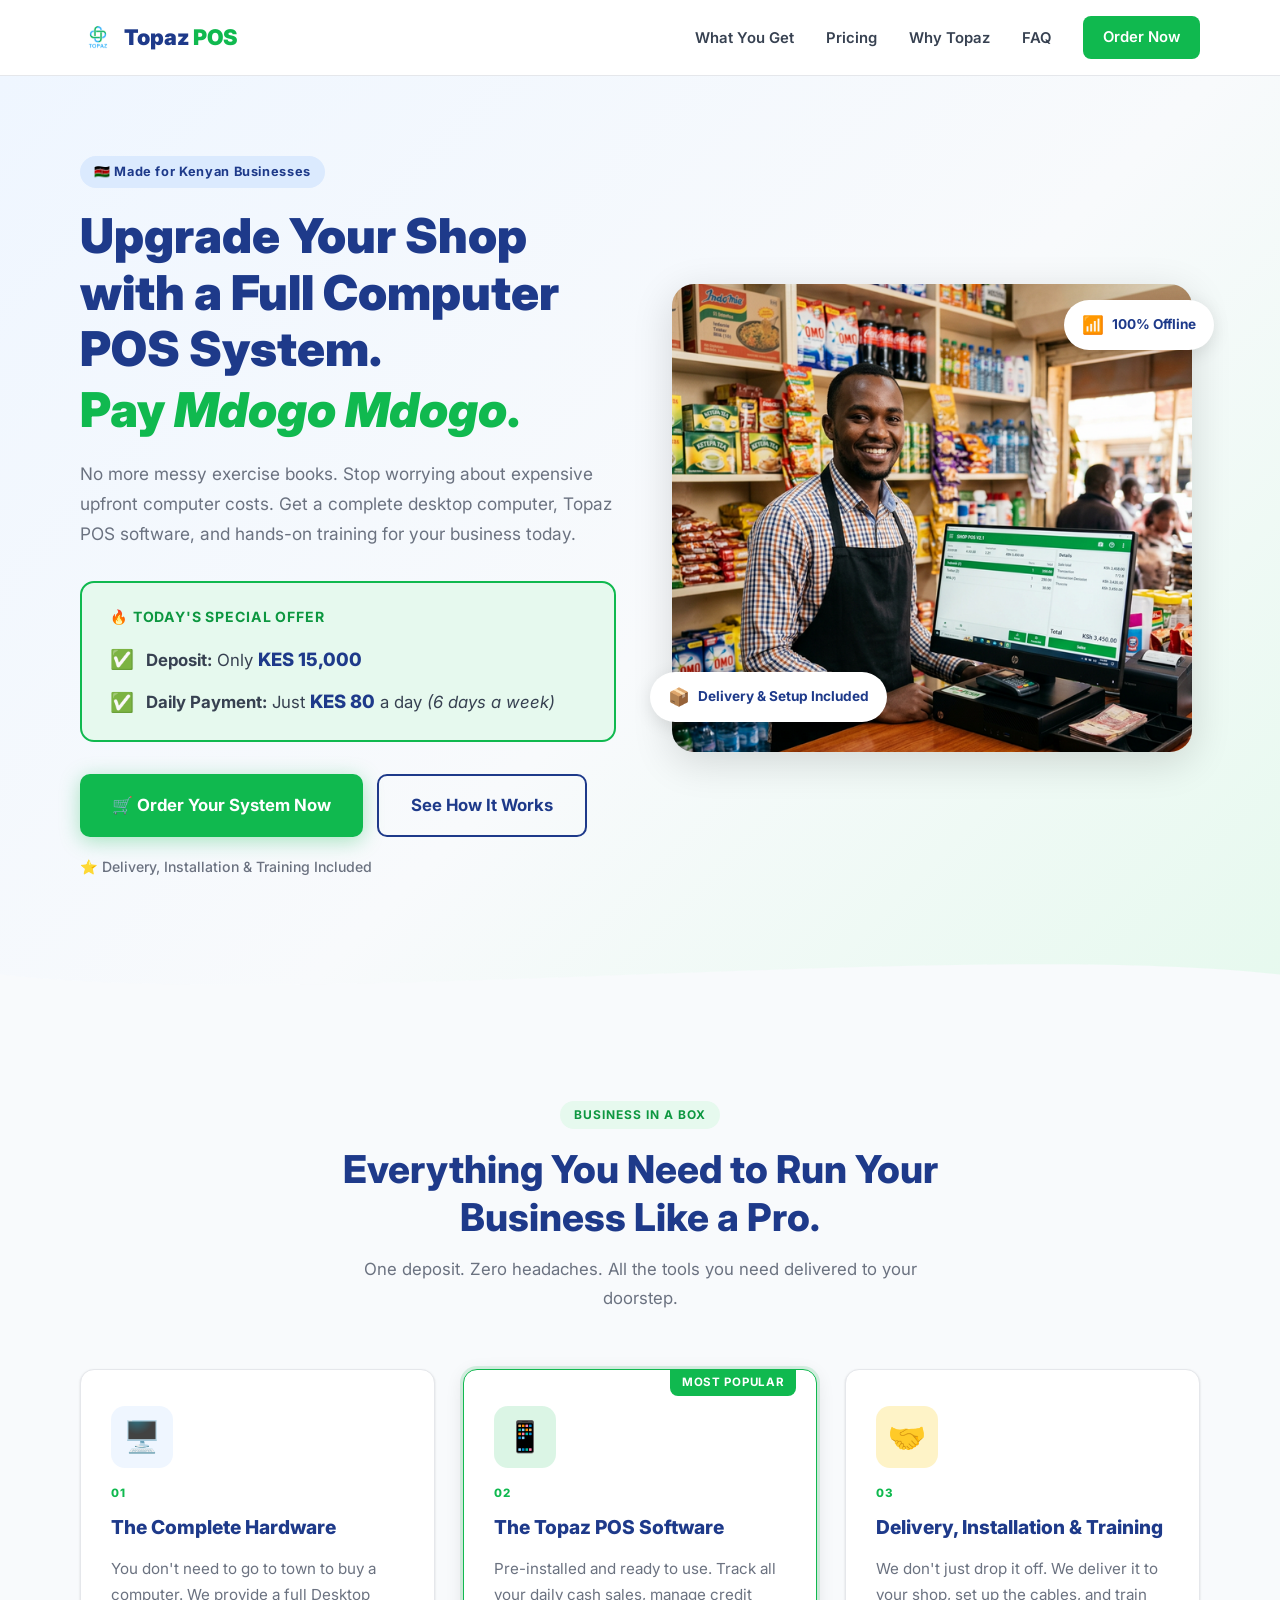
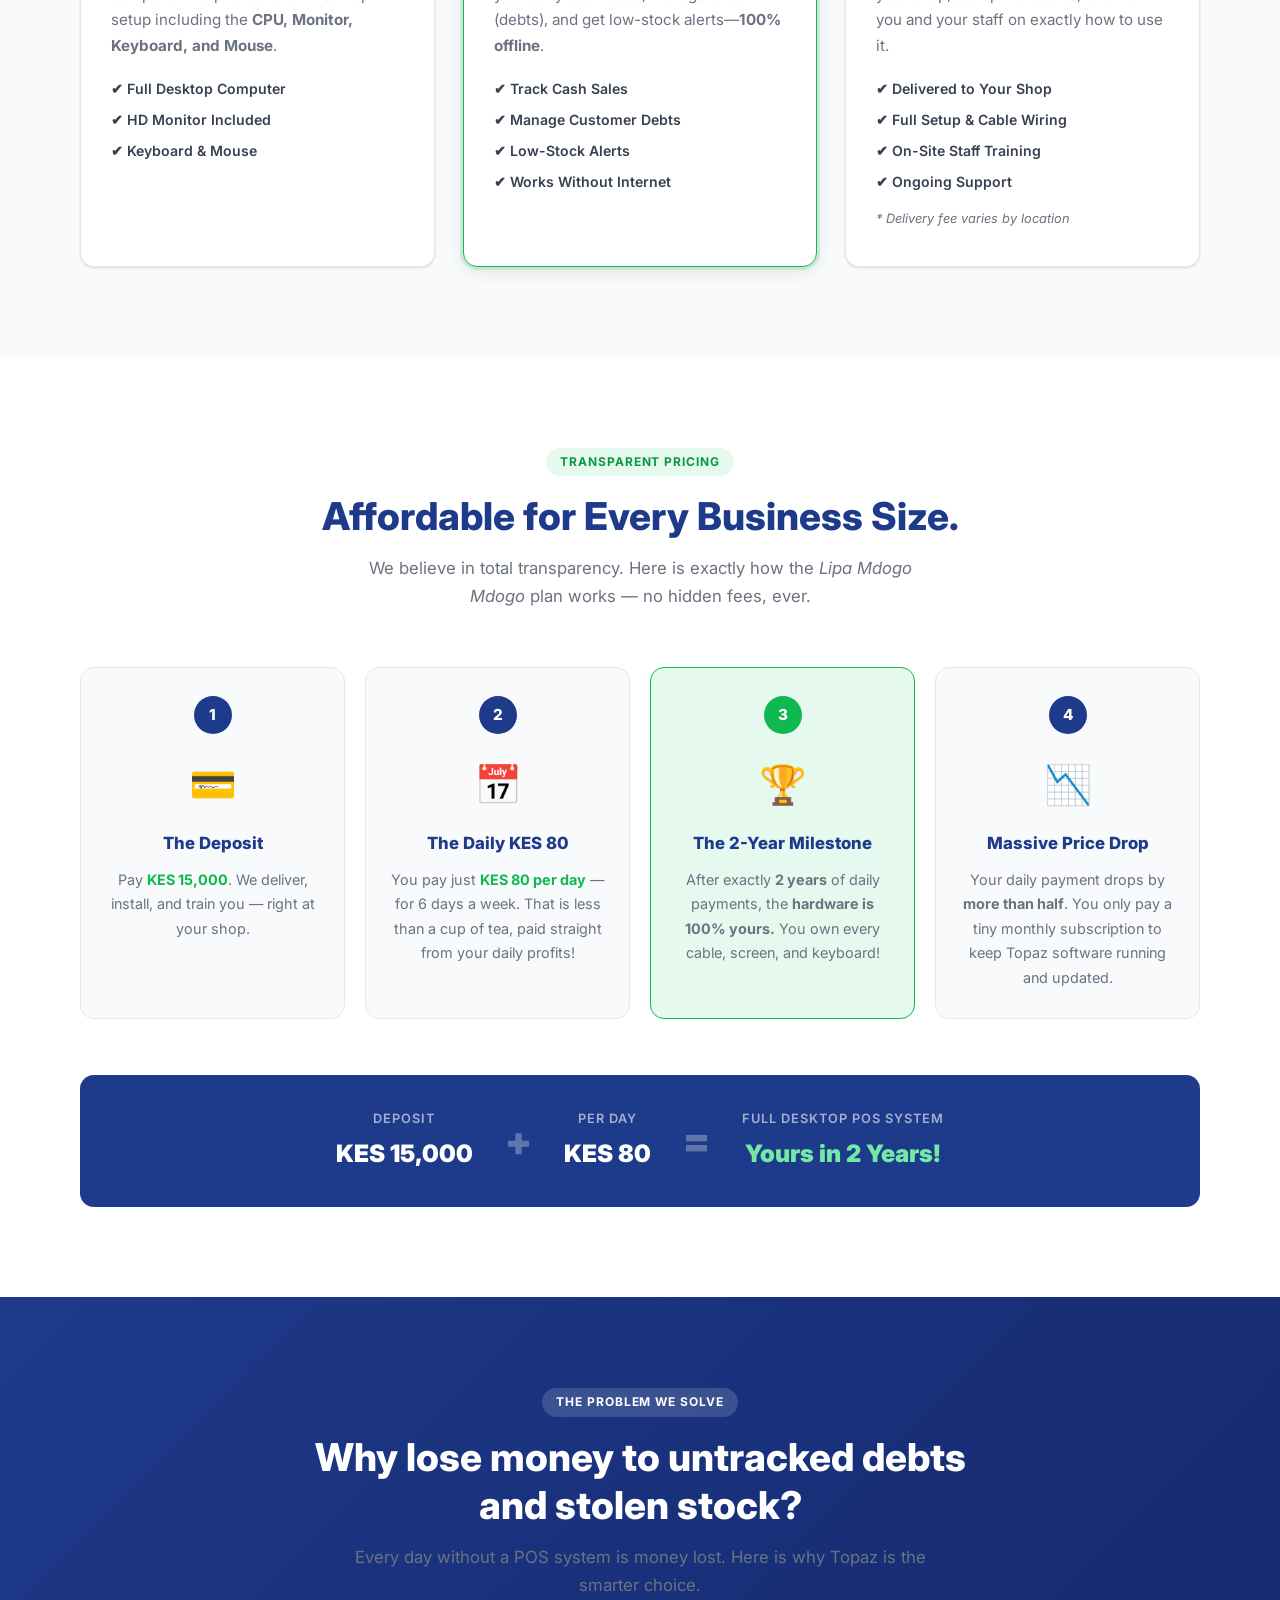
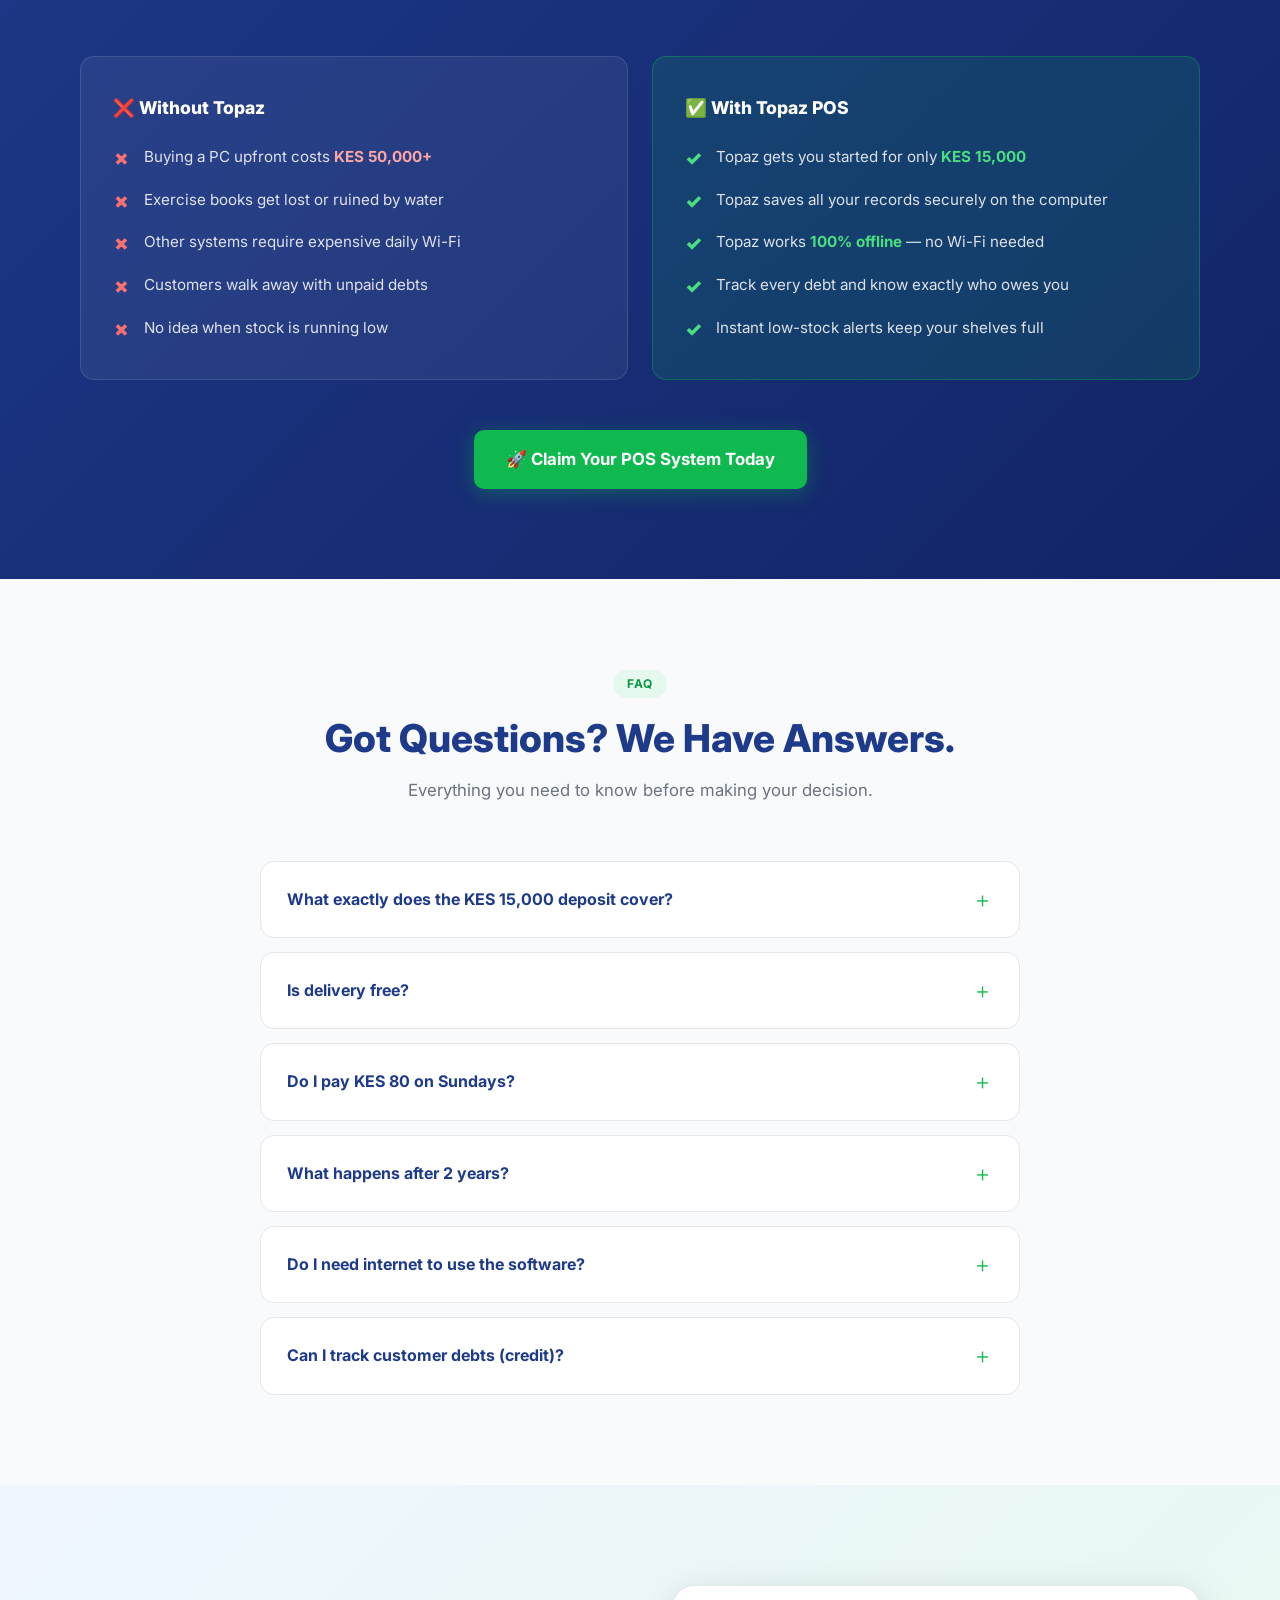
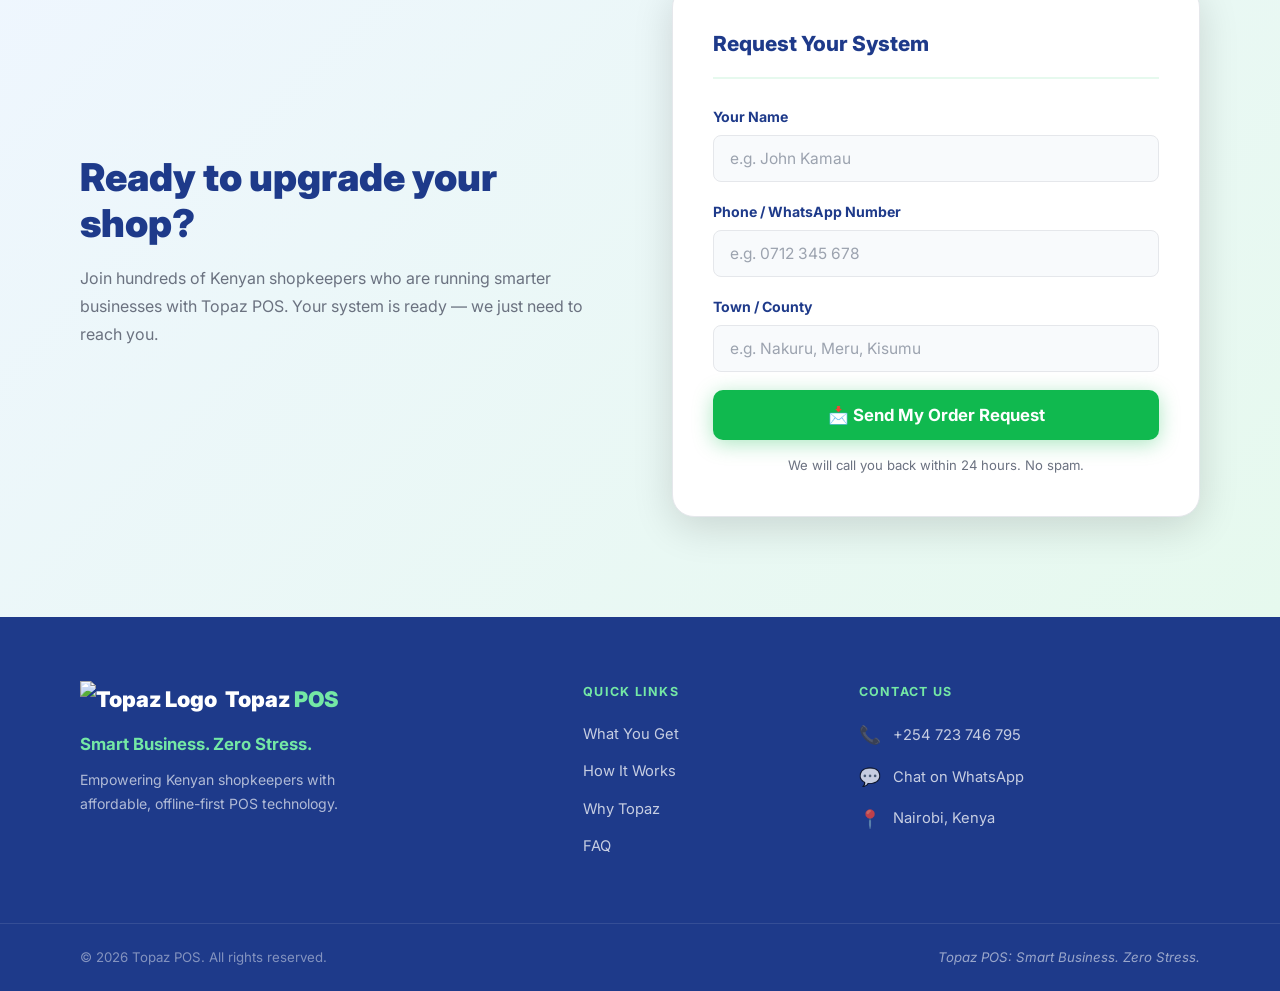
==== index.html @ bf9fb0a7 "created a POS landing page" ====
<!DOCTYPE html>
<html lang="en">

<head>
  <meta charset="UTF-8" />
  <meta name="viewport" content="width=device-width, initial-scale=1.0" />
  <meta name="description"
    content="Topaz POS — Get a full desktop computer POS system for your Kenyan shop. Pay Mdogo Mdogo from just KES 15,000 deposit and KES 80 per day. Track sales, manage debts, and run your business like a pro — 100% offline." />
  <meta name="keywords"
    content="POS Kenya, point of sale Kenya, shop computer Kenya, lipa mdogo mdogo, duka software, Topaz POS, business software Kenya" />
  <meta name="author" content="Topaz POS" />

  <!-- Open Graph / Social -->
  <meta property="og:type" content="website" />
  <meta property="og:title" content="Topaz POS — Smart Business. Zero Stress." />
  <meta property="og:description"
    content="Get a full desktop POS system for your shop. Only KES 15,000 deposit. Pay KES 80/day. 100% offline. Delivery & training included." />
  <meta property="og:image" content="hero.png" />

  <title>Topaz POS — Smart Business. Zero Stress.</title>
  <link rel="icon"
    href="data:image/svg+xml,<svg xmlns=%22http://www.w3.org/2000/svg%22 viewBox=%220 0 100 100%22><text y=%22.9em%22 font-size=%2290%22>💎</text></svg>">
  <link rel="preconnect" href="https://fonts.googleapis.com" />
  <link rel="preconnect" href="https://fonts.gstatic.com" crossorigin />
  <link href="https://fonts.googleapis.com/css2?family=Inter:wght@400;500;600;700;800;900&display=swap"
    rel="stylesheet" />
  <link rel="stylesheet" href="styles.css" />
</head>

<body>

  <!-- ===== NAVIGATION ===== -->
  <header class="navbar">
    <div class="container nav-inner">
      <a href="#" class="logo" aria-label="Topaz POS Home">
        <img src="images/icon.png" alt="Topaz Logo" class="logo-img" style="height: 36px; width: auto;" />
        <span class="logo-text">Topaz <span class="logo-pos">POS</span></span>
      </a>
      <nav aria-label="Main navigation">
        <ul class="nav-links">
          <li><a href="#what-you-get">What You Get</a></li>
          <li><a href="#pricing">Pricing</a></li>
          <li><a href="#why-topaz">Why Topaz</a></li>
          <li><a href="#faq">FAQ</a></li>
          <li><a href="#contact" class="btn btn-nav">Order Now</a></li>
        </ul>
      </nav>
      <button class="hamburger" aria-label="Open menu" aria-expanded="false" id="hamburger">
        <span></span><span></span><span></span>
      </button>
    </div>
    <!-- Mobile drawer -->
    <nav class="mobile-nav" id="mobile-nav" aria-label="Mobile navigation">
      <ul>
        <li><a href="#what-you-get" class="mobile-link">What You Get</a></li>
        <li><a href="#pricing" class="mobile-link">Pricing</a></li>
        <li><a href="#why-topaz" class="mobile-link">Why Topaz</a></li>
        <li><a href="#faq" class="mobile-link">FAQ</a></li>
        <li><a href="#contact" class="mobile-link btn btn-green-full">Order Now</a></li>
      </ul>
    </nav>
  </header>

  <main>

    <!-- ===== SECTION 1: HERO ===== -->
    <section class="hero" id="home" aria-label="Hero section">
      <div class="container hero-inner">

        <!-- Left: Text content -->
        <div class="hero-content">
          <span class="badge">🇰🇪 Made for Kenyan Businesses</span>
          <h1 class="hero-title">
            Upgrade Your Shop with a Full Computer POS System.
            <span class="highlight-green">Pay&nbsp;<em>Mdogo Mdogo</em>.</span>
          </h1>
          <p class="hero-sub">
            No more messy exercise books. Stop worrying about expensive upfront computer costs. Get a complete desktop
            computer, Topaz POS software, and hands-on training for your business today.
          </p>

          <!-- Offer Box -->
          <div class="offer-box" aria-label="Special offer details">
            <p class="offer-title">🔥 Today's Special Offer</p>
            <ul class="offer-list">
              <li>
                <span class="check">✅</span>
                <span><strong>Deposit:</strong> Only <strong class="price">KES 15,000</strong></span>
              </li>
              <li>
                <span class="check">✅</span>
                <span><strong>Daily Payment:</strong> Just <strong class="price">KES 80</strong> a day <em>(6 days a
                    week)</em></span>
              </li>
            </ul>
          </div>

          <div class="hero-cta-group">
            <a href="#contact" class="btn btn-green btn-lg" id="hero-cta">
              🛒 Order Your System Now
            </a>
            <a href="#pricing" class="btn btn-outline btn-lg">See How It Works</a>
          </div>

          <p class="trust-note">⭐ Delivery, Installation &amp; Training Included</p>
        </div>

        <!-- Right: Hero Image -->
        <div class="hero-image-wrap" aria-hidden="true">
          <!-- IMAGE PLACEHOLDER: Replace src="hero.png" with actual photo -->
          <div class="hero-img-container">
            <img src="hero.png" alt="Happy Kenyan shopkeeper with Topaz POS desktop computer" class="hero-img"
              width="580" height="520" loading="eager"
              onerror="this.style.display='none'; this.nextElementSibling.style.display='flex';" />
            <div class="img-placeholder" style="display:none;">
              <span>🖥️</span>
              <p>Hero Photo</p>
              <small>Shopkeeper + POS Monitor</small>
            </div>
          </div>
          <!-- Floating badges -->
          <div class="float-badge badge-top-right">
            <span class="badge-icon">📶</span>
            <span>100% Offline</span>
          </div>
          <div class="float-badge badge-bottom-left">
            <span class="badge-icon">📦</span>
            <span>Delivery &amp; Setup Included</span>
          </div>
        </div>

      </div>

      <!-- Wave divider -->
      <div class="wave" aria-hidden="true">
        <svg viewBox="0 0 1440 80" xmlns="http://www.w3.org/2000/svg" preserveAspectRatio="none">
          <path d="M0,40 C360,80 1080,0 1440,40 L1440,80 L0,80 Z" fill="#F8FAFC" />
        </svg>
      </div>
    </section>

    <!-- ===== SECTION 2: WHAT YOU GET ===== -->
    <section class="section bg-light" id="what-you-get" aria-labelledby="wyg-title">
      <div class="container">
        <div class="section-header">
          <span class="section-tag">Business in a Box</span>
          <h2 id="wyg-title" class="section-title">Everything You Need to Run Your Business Like a Pro.</h2>
          <p class="section-sub">One deposit. Zero headaches. All the tools you need delivered to your doorstep.</p>
        </div>

        <div class="cards-grid">

          <article class="card" aria-label="Complete Hardware">
            <div class="card-icon-wrap" style="background: #EFF6FF;">
              <span class="card-icon">🖥️</span>
            </div>
            <div class="card-number">01</div>
            <h3 class="card-title">The Complete Hardware</h3>
            <p class="card-body">
              You don't need to go to town to buy a computer. We provide a full Desktop setup including the <strong>CPU,
                Monitor, Keyboard, and Mouse</strong>.
            </p>
            <ul class="card-features">
              <li>✔ Full Desktop Computer</li>
              <li>✔ HD Monitor Included</li>
              <li>✔ Keyboard &amp; Mouse</li>
            </ul>
          </article>

          <article class="card card-featured" aria-label="Topaz POS Software">
            <div class="featured-ribbon">Most Popular</div>
            <div class="card-icon-wrap" style="background: rgba(16,185,79,0.15);">
              <span class="card-icon">📱</span>
            </div>
            <div class="card-number">02</div>
            <h3 class="card-title">The Topaz POS Software</h3>
            <p class="card-body">
              Pre-installed and ready to use. Track all your daily cash sales, manage credit (debts), and get low-stock
              alerts—<strong>100% offline</strong>.
            </p>
            <ul class="card-features">
              <li>✔ Track Cash Sales</li>
              <li>✔ Manage Customer Debts</li>
              <li>✔ Low-Stock Alerts</li>
              <li>✔ Works Without Internet</li>
            </ul>
          </article>

          <article class="card" aria-label="Delivery, Installation and Training">
            <div class="card-icon-wrap" style="background: #FEF3C7;">
              <span class="card-icon">🤝</span>
            </div>
            <div class="card-number">03</div>
            <h3 class="card-title">Delivery, Installation &amp; Training</h3>
            <p class="card-body">
              We don't just drop it off. We deliver it to your shop, set up the cables, and train you and your staff on
              exactly how to use it.
            </p>
            <ul class="card-features">
              <li>✔ Delivered to Your Shop</li>
              <li>✔ Full Setup &amp; Cable Wiring</li>
              <li>✔ On-Site Staff Training</li>
              <li>✔ Ongoing Support</li>
            </ul>
            <p class="card-note">* Delivery fee varies by location</p>
          </article>

        </div><!-- / cards-grid -->
      </div>
    </section>

    <!-- ===== SECTION 3: PRICING / HOW IT WORKS ===== -->
    <section class="section bg-white" id="pricing" aria-labelledby="pricing-title">
      <div class="container">
        <div class="section-header">
          <span class="section-tag">Transparent Pricing</span>
          <h2 id="pricing-title" class="section-title">Affordable for Every Business Size.</h2>
          <p class="section-sub">We believe in total transparency. Here is exactly how the <em>Lipa Mdogo Mdogo</em>
            plan works — no hidden fees, ever.</p>
        </div>

        <div class="steps-wrap">

          <div class="step-connector" aria-hidden="true"></div>

          <div class="steps-grid">

            <article class="step-card" aria-label="Step 1">
              <div class="step-num">1</div>
              <div class="step-content">
                <div class="step-icon">💳</div>
                <h3 class="step-title">The Deposit</h3>
                <p class="step-body">Pay <strong class="green-text">KES 15,000</strong>. We deliver, install, and train
                  you — right at your shop.</p>
              </div>
            </article>

            <article class="step-card" aria-label="Step 2">
              <div class="step-num">2</div>
              <div class="step-content">
                <div class="step-icon">📅</div>
                <h3 class="step-title">The Daily KES 80</h3>
                <p class="step-body">You pay just <strong class="green-text">KES 80 per day</strong> — for 6 days a
                  week. That is less than a cup of tea, paid straight from your daily profits!</p>
              </div>
            </article>

            <article class="step-card step-card-highlight" aria-label="Step 3 - 2 Year Milestone">
              <div class="step-num step-num-green">3</div>
              <div class="step-content">
                <div class="step-icon">🏆</div>
                <h3 class="step-title">The 2-Year Milestone</h3>
                <p class="step-body">After exactly <strong>2 years</strong> of daily payments, the <strong>hardware is
                    100% yours.</strong> You own every cable, screen, and keyboard!</p>
              </div>
            </article>

            <article class="step-card" aria-label="Step 4">
              <div class="step-num">4</div>
              <div class="step-content">
                <div class="step-icon">📉</div>
                <h3 class="step-title">Massive Price Drop</h3>
                <p class="step-body">Your daily payment drops by <strong>more than half</strong>. You only pay a tiny
                  monthly subscription to keep Topaz software running and updated.</p>
              </div>
            </article>

          </div><!-- / steps-grid -->
        </div>

        <!-- Quick math box -->
        <div class="math-box" aria-label="Cost breakdown summary">
          <div class="math-item">
            <span class="math-label">Deposit</span>
            <span class="math-value">KES 15,000</span>
          </div>
          <div class="math-divider" aria-hidden="true">+</div>
          <div class="math-item">
            <span class="math-label">Per Day</span>
            <span class="math-value">KES 80</span>
          </div>
          <div class="math-divider" aria-hidden="true">=</div>
          <div class="math-item math-item-highlight">
            <span class="math-label">Full Desktop POS System</span>
            <span class="math-value green-text">Yours in 2 Years!</span>
          </div>
        </div>

      </div>
    </section>

    <!-- ===== SECTION 4: WHY TOPAZ ===== -->
    <section class="section why-section" id="why-topaz" aria-labelledby="why-title">
      <div class="container">
        <div class="section-header">
          <span class="section-tag section-tag-white">The Problem We Solve</span>
          <h2 id="why-title" class="section-title white-text">Why lose money to untracked debts and stolen stock?</h2>
          <p class="section-sub white-text-muted">Every day without a POS system is money lost. Here is why Topaz is the
            smarter choice.</p>
        </div>

        <div class="compare-grid">

          <div class="compare-col compare-col-bad" aria-label="Without Topaz">
            <h3 class="compare-heading">❌ Without Topaz</h3>
            <ul class="compare-list">
              <li class="compare-item compare-bad">
                <span class="compare-x">✗</span>
                <span>Buying a PC upfront costs <strong>KES 50,000+</strong></span>
              </li>
              <li class="compare-item compare-bad">
                <span class="compare-x">✗</span>
                <span>Exercise books get lost or ruined by water</span>
              </li>
              <li class="compare-item compare-bad">
                <span class="compare-x">✗</span>
                <span>Other systems require expensive daily Wi-Fi</span>
              </li>
              <li class="compare-item compare-bad">
                <span class="compare-x">✗</span>
                <span>Customers walk away with unpaid debts</span>
              </li>
              <li class="compare-item compare-bad">
                <span class="compare-x">✗</span>
                <span>No idea when stock is running low</span>
              </li>
            </ul>
          </div>

          <div class="compare-col compare-col-good" aria-label="With Topaz POS">
            <h3 class="compare-heading">✅ With Topaz POS</h3>
            <ul class="compare-list">
              <li class="compare-item compare-good">
                <span class="compare-check">✓</span>
                <span>Topaz gets you started for only <strong>KES 15,000</strong></span>
              </li>
              <li class="compare-item compare-good">
                <span class="compare-check">✓</span>
                <span>Topaz saves all your records securely on the computer</span>
              </li>
              <li class="compare-item compare-good">
                <span class="compare-check">✓</span>
                <span>Topaz works <strong>100% offline</strong> — no Wi-Fi needed</span>
              </li>
              <li class="compare-item compare-good">
                <span class="compare-check">✓</span>
                <span>Track every debt and know exactly who owes you</span>
              </li>
              <li class="compare-item compare-good">
                <span class="compare-check">✓</span>
                <span>Instant low-stock alerts keep your shelves full</span>
              </li>
            </ul>
          </div>

        </div><!-- / compare-grid -->

        <div class="why-cta">
          <a href="#contact" class="btn btn-green btn-lg" id="why-cta">
            🚀 Claim Your POS System Today
          </a>
        </div>

      </div>
    </section>

    <!-- ===== SECTION 5: FAQ ===== -->
    <section class="section bg-light" id="faq" aria-labelledby="faq-title">
      <div class="container">
        <div class="section-header">
          <span class="section-tag">FAQ</span>
          <h2 id="faq-title" class="section-title">Got Questions? We Have Answers.</h2>
          <p class="section-sub">Everything you need to know before making your decision.</p>
        </div>

        <div class="faq-list" role="list">

          <details class="faq-item" role="listitem">
            <summary class="faq-question">
              <span>What exactly does the KES 15,000 deposit cover?</span>
              <span class="faq-icon" aria-hidden="true">＋</span>
            </summary>
            <div class="faq-answer">
              <p>It secures your full desktop computer hardware, the Topaz POS software license, and the
                installation/training at your shop. You get everything in one go — no surprise extra costs.</p>
            </div>
          </details>

          <details class="faq-item" role="listitem">
            <summary class="faq-question">
              <span>Is delivery free?</span>
              <span class="faq-icon" aria-hidden="true">＋</span>
            </summary>
            <div class="faq-answer">
              <p>Delivery is arranged directly to your business. A small delivery fee applies depending on your exact
                location/county. Contact us for a quote specific to your area.</p>
            </div>
          </details>

          <details class="faq-item" role="listitem">
            <summary class="faq-question">
              <span>Do I pay KES 80 on Sundays?</span>
              <span class="faq-icon" aria-hidden="true">＋</span>
            </summary>
            <div class="faq-answer">
              <p>No! The payment is structured for <strong>6 days a week</strong>, giving you a well-deserved day of
                rest. Sunday is your free day.</p>
            </div>
          </details>

          <details class="faq-item" role="listitem">
            <summary class="faq-question">
              <span>What happens after 2 years?</span>
              <span class="faq-icon" aria-hidden="true">＋</span>
            </summary>
            <div class="faq-answer">
              <p>The computer becomes your <strong>permanent property</strong>! Your payments will drop drastically,
                leaving only a small fee to maintain the software and keep it updated.</p>
            </div>
          </details>

          <details class="faq-item" role="listitem">
            <summary class="faq-question">
              <span>Do I need internet to use the software?</span>
              <span class="faq-icon" aria-hidden="true">＋</span>
            </summary>
            <div class="faq-answer">
              <p>Not at all! Topaz POS is designed to work <strong>100% offline</strong>. Your sales, debts, and
                inventory are all stored securely on the computer in your shop — no data bundles required.</p>
            </div>
          </details>

          <details class="faq-item" role="listitem">
            <summary class="faq-question">
              <span>Can I track customer debts (credit)?</span>
              <span class="faq-icon" aria-hidden="true">＋</span>
            </summary>
            <div class="faq-answer">
              <p>Yes! The Topaz POS software has a built-in <strong>credit/debt management system</strong>. You can
                record who owes what, track payments, and always know your outstanding balances — no exercise book
                needed.</p>
            </div>
          </details>

        </div><!-- / faq-list -->
      </div>
    </section>

    <!-- ===== CONTACT / ORDER CTA ===== -->
    <section class="section cta-section" id="contact" aria-labelledby="cta-title">
      <div class="container cta-inner">
        <div class="cta-text">
          <h2 id="cta-title" class="cta-title">Ready to upgrade your shop?</h2>
          <p class="cta-sub">Join hundreds of Kenyan shopkeepers who are running smarter businesses with Topaz POS. Your
            system is ready — we just need to reach you.</p>
        </div>
        <div class="cta-box">
          <h3 class="cta-box-title">Request Your System</h3>
          <form class="cta-form" action="#" method="POST" aria-label="Order form">
            <div class="form-field">
              <label for="owner-name">Your Name</label>
              <input type="text" id="owner-name" name="owner_name" placeholder="e.g. John Kamau" required
                autocomplete="name" />
            </div>
            <div class="form-field">
              <label for="phone">Phone / WhatsApp Number</label>
              <input type="tel" id="phone" name="phone" placeholder="e.g. 0712 345 678" required autocomplete="tel" />
            </div>
            <div class="form-field">
              <label for="location">Town / County</label>
              <input type="text" id="location" name="location" placeholder="e.g. Nakuru, Meru, Kisumu" required />
            </div>
            <button type="submit" class="btn btn-green btn-full btn-lg">
              📩 Send My Order Request
            </button>
            <p class="form-note">We will call you back within 24 hours. No spam.</p>
          </form>
        </div>
      </div>
    </section>

  </main>

  <!-- ===== FOOTER ===== -->
  <footer class="footer" id="footer" aria-label="Site footer">
    <div class="container footer-inner">

      <div class="footer-brand">
        <a href="#home" class="logo logo-white" aria-label="Topaz POS Home">
          <img src="icon.png" alt="Topaz Logo" class="logo-img" style="height: 36px; width: auto;" />
          <span class="logo-text">Topaz <span class="logo-pos">POS</span></span>
        </a>
        <p class="footer-tagline">Smart Business. Zero Stress.</p>
        <p class="footer-desc">Empowering Kenyan shopkeepers with affordable, offline-first POS technology.</p>
      </div>

      <div class="footer-links">
        <h4 class="footer-heading">Quick Links</h4>
        <ul>
          <li><a href="#what-you-get">What You Get</a></li>
          <li><a href="#pricing">How It Works</a></li>
          <li><a href="#why-topaz">Why Topaz</a></li>
          <li><a href="#faq">FAQ</a></li>
        </ul>
      </div>

      <div class="footer-contact">
        <h4 class="footer-heading">Contact Us</h4>
        <ul class="footer-contact-list">
          <li>
            <span class="contact-icon">📞</span>
            <a href="tel:+254723746795">+254 723 746 795</a>
          </li>
          <li>
            <span class="contact-icon">💬</span>
            <a href="https://wa.me/254723746795" target="_blank" rel="noopener noreferrer">Chat on WhatsApp</a>
          </li>
          <li>
            <span class="contact-icon">📍</span>
            <span>Nairobi, Kenya</span>
          </li>
        </ul>
      </div>

    </div>

    <div class="footer-bottom">
      <div class="container footer-bottom-inner">
        <p>&copy; <span id="year"></span> Topaz POS. All rights reserved.</p>
        <p class="footer-motto">Topaz POS: Smart Business. Zero Stress.</p>
      </div>
    </div>
  </footer>

  <script>
    // Auto year
    document.getElementById('year').textContent = new Date().getFullYear();

    // Hamburger menu toggle
    const hamburger = document.getElementById('hamburger');
    const mobileNav = document.getElementById('mobile-nav');
    hamburger.addEventListener('click', () => {
      const open = hamburger.getAttribute('aria-expanded') === 'true';
      hamburger.setAttribute('aria-expanded', String(!open));
      hamburger.classList.toggle('open');
      mobileNav.classList.toggle('mobile-nav-open');
    });

    // Close mobile nav on link click
    document.querySelectorAll('.mobile-link').forEach(link => {
      link.addEventListener('click', () => {
        hamburger.setAttribute('aria-expanded', 'false');
        hamburger.classList.remove('open');
        mobileNav.classList.remove('mobile-nav-open');
      });
    });

    // FAQ icon toggle
    document.querySelectorAll('.faq-item').forEach(item => {
      item.addEventListener('toggle', () => {
        const icon = item.querySelector('.faq-icon');
        icon.textContent = item.open ? '－' : '＋';
      });
    });

    // Sticky navbar shadow on scroll
    const navbar = document.querySelector('.navbar');
    window.addEventListener('scroll', () => {
      navbar.classList.toggle('navbar-scrolled', window.scrollY > 20);
    });

    // Intersection Observer for fade-in animations
    const observer = new IntersectionObserver((entries) => {
      entries.forEach(entry => {
        if (entry.isIntersecting) {
          entry.target.classList.add('visible');
        }
      });
    }, { threshold: 0.12 });

    document.querySelectorAll('.card, .step-card, .compare-col, .faq-item, .cta-box').forEach(el => {
      el.classList.add('fade-in');
      observer.observe(el);
    });

    // WhatsApp Form Submission
    const orderForm = document.querySelector('.cta-form');
    if (orderForm) {
      orderForm.addEventListener('submit', (e) => {
        e.preventDefault();
        const name = document.getElementById('owner-name').value;
        const phone = document.getElementById('phone').value;
        const location = document.getElementById('location').value;

        const message = `Hello, I would like to request a Topaz POS system.\n\nName: ${name}\nPhone: ${phone}\nLocation: ${location}`;
        const whatsappUrl = `https://wa.me/254723746795?text=${encodeURIComponent(message)}`;
        window.open(whatsappUrl, '_blank');
      });
    }
  </script>

</body>

</html>
---- styles.css ----
/* ========================================================
   TOPAZ POS — Landing Page Styles
   Color Palette:
     --green:  #10B94F  (Topaz Green — action)
     --navy:   #1E3A8A  (Trust Navy  — headings)
     --light:  #F8FAFC  (Background light)
     --white:  #FFFFFF
     --text:   #374151  (Body text dark grey)
     --muted:  #6B7280  (Subtle text)
======================================================== */

/* ── RESET & BASE ─────────────────────────────────────── */
*, *::before, *::after { box-sizing: border-box; margin: 0; padding: 0; }

html {
  scroll-behavior: smooth;
  font-size: 16px;
  -webkit-text-size-adjust: 100%;
}

body {
  font-family: 'Inter', Arial, Helvetica, sans-serif;
  background-color: #F8FAFC;
  color: #374151;
  line-height: 1.7;
  overflow-x: hidden;
}

img { max-width: 100%; height: auto; display: block; }
a   { text-decoration: none; color: inherit; transition: color .2s; }
ul  { list-style: none; }
button { font-family: inherit; cursor: pointer; border: none; }

/* ── CSS VARIABLES ────────────────────────────────────── */
:root {
  --green:        #10B94F;
  --green-dark:   #0d9740;
  --green-light:  #e6f9ee;
  --navy:         #1E3A8A;
  --navy-dark:    #16296b;
  --light:        #F8FAFC;
  --white:        #FFFFFF;
  --text:         #374151;
  --muted:        #6B7280;
  --border:       #E5E7EB;
  --radius-sm:    8px;
  --radius-md:    14px;
  --radius-lg:    22px;
  --shadow-sm:    0 1px 3px rgba(0,0,0,.08), 0 1px 2px rgba(0,0,0,.05);
  --shadow-md:    0 4px 18px rgba(0,0,0,.10);
  --shadow-lg:    0 10px 40px rgba(0,0,0,.14);
  --transition:   .25s ease;
}

/* ── UTILITIES ────────────────────────────────────────── */
.container {
  max-width: 1160px;
  margin-inline: auto;
  padding-inline: 20px;
}

.green-text   { color: var(--green); }
.white-text   { color: var(--white); }
.white-text-muted { color: rgba(255,255,255,.8); }

.section { padding-block: 90px; }
.bg-light { background-color: var(--light); }
.bg-white { background-color: var(--white); }

/* Section Header */
.section-header { text-align: center; margin-bottom: 56px; }
.section-tag {
  display: inline-block;
  background: var(--green-light);
  color: var(--green-dark);
  font-size: .75rem;
  font-weight: 700;
  text-transform: uppercase;
  letter-spacing: .08em;
  padding: 4px 14px;
  border-radius: 99px;
  margin-bottom: 16px;
}
.section-tag-white {
  background: rgba(255,255,255,.15);
  color: #fff;
}
.section-title {
  font-size: clamp(1.7rem, 3vw, 2.5rem);
  font-weight: 800;
  color: var(--navy);
  line-height: 1.25;
  max-width: 680px;
  margin-inline: auto;
  margin-bottom: 14px;
}
.section-sub {
  font-size: 1.05rem;
  color: var(--muted);
  max-width: 580px;
  margin-inline: auto;
}

/* ── BUTTONS ──────────────────────────────────────────── */
.btn {
  display: inline-flex;
  align-items: center;
  justify-content: center;
  gap: 8px;
  font-weight: 700;
  font-size: .95rem;
  border-radius: var(--radius-sm);
  padding: 12px 24px;
  transition: transform var(--transition), box-shadow var(--transition), background var(--transition);
  white-space: nowrap;
}
.btn:hover { transform: translateY(-2px); }
.btn:active { transform: translateY(0); }

.btn-green {
  background: var(--green);
  color: #fff;
  box-shadow: 0 4px 20px rgba(16,185,79,.35);
}
.btn-green:hover {
  background: var(--green-dark);
  box-shadow: 0 6px 28px rgba(16,185,79,.45);
}
.btn-outline {
  background: transparent;
  color: var(--navy);
  border: 2px solid var(--navy);
}
.btn-outline:hover { background: var(--navy); color: #fff; }

.btn-nav {
  background: var(--green);
  color: #fff !important;
  padding: 9px 20px;
  border-radius: var(--radius-sm);
  font-size: .88rem;
}
.btn-nav:hover { background: var(--green-dark); }

.btn-lg { padding: 15px 32px; font-size: 1.05rem; border-radius: 10px; }
.btn-full { width: 100%; }
.btn-green-full {
  display: block;
  background: var(--green);
  color: #fff;
  text-align: center;
  border-radius: var(--radius-sm);
  padding: 13px 20px;
  font-weight: 700;
  font-size: 1rem;
}

/* ── NAVBAR ───────────────────────────────────────────── */
.navbar {
  position: sticky;
  top: 0;
  z-index: 100;
  background: var(--white);
  border-bottom: 1px solid var(--border);
  transition: box-shadow .3s;
}
.navbar-scrolled { box-shadow: 0 2px 20px rgba(0,0,0,.1); }

.nav-inner {
  display: flex;
  align-items: center;
  justify-content: space-between;
  padding-block: 16px;
}

/* Logo */
.logo {
  display: flex;
  align-items: center;
  gap: 8px;
  font-weight: 900;
  font-size: 1.35rem;
  color: var(--navy);
}
.logo-icon { font-size: 1.5rem; }
.logo-pos  { color: var(--green); }
.logo-white { color: #fff; }
.logo-white .logo-pos { color: #74e8a5; }

.nav-links {
  display: flex;
  align-items: center;
  gap: 32px;
}
.nav-links a {
  font-size: .93rem;
  font-weight: 600;
  color: var(--text);
  position: relative;
}
.nav-links a:not(.btn-nav)::after {
  content: '';
  position: absolute;
  bottom: -3px; left: 0;
  width: 0; height: 2px;
  background: var(--green);
  transition: width .25s;
}
.nav-links a:not(.btn-nav):hover::after { width: 100%; }
.nav-links a:not(.btn-nav):hover { color: var(--navy); }

/* Hamburger */
.hamburger {
  display: none;
  flex-direction: column;
  gap: 5px;
  background: none;
  padding: 4px;
}
.hamburger span {
  display: block;
  width: 24px; height: 2px;
  background: var(--navy);
  border-radius: 2px;
  transition: all .3s;
}
.hamburger.open span:nth-child(1) { transform: translateY(7px) rotate(45deg); }
.hamburger.open span:nth-child(2) { opacity: 0; }
.hamburger.open span:nth-child(3) { transform: translateY(-7px) rotate(-45deg); }

/* Mobile Nav */
.mobile-nav {
  display: none;
  background: var(--white);
  border-top: 1px solid var(--border);
  padding: 16px 20px 24px;
}
.mobile-nav.mobile-nav-open { display: block; }
.mobile-nav ul { display: flex; flex-direction: column; gap: 12px; }
.mobile-nav a { font-size: 1rem; font-weight: 600; color: var(--text); }

/* ── SECTION 1: HERO ──────────────────────────────────── */
.hero {
  background: linear-gradient(135deg, #EFF6FF 0%, #F8FAFC 55%, #e6f9ee 100%);
  padding-top: 80px;
  padding-bottom: 0;
  overflow: hidden;
  position: relative;
}

.hero-inner {
  display: grid;
  grid-template-columns: 1fr 1fr;
  align-items: center;
  gap: 48px;
  padding-bottom: 60px;
}

.hero-content { max-width: 580px; }

.badge {
  display: inline-block;
  background: #DBEAFE;
  color: var(--navy);
  font-size: .8rem;
  font-weight: 700;
  letter-spacing: .05em;
  padding: 5px 14px;
  border-radius: 99px;
  margin-bottom: 20px;
}

.hero-title {
  font-size: clamp(2rem, 4vw, 3rem);
  font-weight: 900;
  color: var(--navy);
  line-height: 1.18;
  margin-bottom: 20px;
}
.highlight-green { color: var(--green); display: block; margin-top: 4px; }
.highlight-green em { font-style: italic; }

.hero-sub {
  font-size: 1.08rem;
  color: var(--muted);
  margin-bottom: 32px;
  line-height: 1.75;
}

/* Offer Box */
.offer-box {
  background: var(--green-light);
  border: 2px solid var(--green);
  border-radius: var(--radius-md);
  padding: 22px 28px;
  margin-bottom: 32px;
}
.offer-title {
  font-size: .88rem;
  font-weight: 700;
  text-transform: uppercase;
  letter-spacing: .06em;
  color: var(--green-dark);
  margin-bottom: 14px;
}
.offer-list { display: flex; flex-direction: column; gap: 10px; }
.offer-list li {
  display: flex;
  align-items: center;
  gap: 12px;
  font-size: 1.05rem;
  color: var(--text);
}
.check { font-size: 1.2rem; flex-shrink: 0; }
.price { color: var(--navy); font-size: 1.15rem; font-weight: 800; }

.hero-cta-group {
  display: flex;
  flex-wrap: wrap;
  gap: 14px;
  margin-bottom: 18px;
}

.trust-note {
  font-size: .88rem;
  color: var(--muted);
  font-weight: 500;
}

/* Hero Image */
.hero-image-wrap {
  position: relative;
  display: flex;
  align-items: center;
  justify-content: center;
}
.hero-img-container {
  position: relative;
  border-radius: var(--radius-lg);
  overflow: hidden;
  box-shadow: var(--shadow-lg);
  width: 100%;
  max-width: 520px;
  aspect-ratio: 1/0.9;
  background: #e2e8f0;
}
.hero-img {
  width: 100%;
  height: 100%;
  object-fit: cover;
  object-position: top center;
  display: block;
}
.img-placeholder {
  width: 100%; height: 100%;
  display: flex;
  flex-direction: column;
  align-items: center;
  justify-content: center;
  gap: 8px;
  background: linear-gradient(135deg, #CBD5E1, #E2E8F0);
  color: #64748B;
}
.img-placeholder span { font-size: 4rem; }
.img-placeholder p { font-weight: 700; font-size: 1.1rem; }
.img-placeholder small { font-size: .85rem; }

/* Floating Badges */
.float-badge {
  position: absolute;
  background: var(--white);
  border-radius: 50px;
  padding: 10px 18px;
  display: flex;
  align-items: center;
  gap: 8px;
  font-size: .85rem;
  font-weight: 700;
  color: var(--navy);
  box-shadow: var(--shadow-md);
  animation: float 3s ease-in-out infinite;
  white-space: nowrap;
}
.badge-icon { font-size: 1.1rem; }
.badge-top-right  { top: 16px; right: -14px; animation-delay: 0s; }
.badge-bottom-left { bottom: 30px; left: -14px; animation-delay: 1.5s; }

@keyframes float {
  0%, 100% { transform: translateY(0); }
  50%       { transform: translateY(-8px); }
}

/* Wave divider */
.wave { line-height: 0; }
.wave svg { display: block; width: 100%; }

/* ── SECTION 2: WHAT YOU GET ──────────────────────────── */
.cards-grid {
  display: grid;
  grid-template-columns: repeat(3, 1fr);
  gap: 28px;
}

.card {
  background: var(--white);
  border-radius: var(--radius-md);
  padding: 36px 30px;
  border: 1px solid var(--border);
  box-shadow: var(--shadow-sm);
  position: relative;
  transition: transform var(--transition), box-shadow var(--transition);
}
.card:hover {
  transform: translateY(-6px);
  box-shadow: var(--shadow-lg);
}
.card-featured {
  border-color: var(--green);
  box-shadow: 0 0 0 3px rgba(16,185,79,.15), var(--shadow-md);
}
.card-featured:hover {
  box-shadow: 0 0 0 3px rgba(16,185,79,.25), var(--shadow-lg);
}

.featured-ribbon {
  position: absolute;
  top: -1px; right: 20px;
  background: var(--green);
  color: #fff;
  font-size: .72rem;
  font-weight: 700;
  text-transform: uppercase;
  letter-spacing: .06em;
  padding: 4px 12px;
  border-radius: 0 0 8px 8px;
}

.card-icon-wrap {
  width: 62px; height: 62px;
  border-radius: 14px;
  display: flex; align-items: center; justify-content: center;
  margin-bottom: 16px;
}
.card-icon { font-size: 1.9rem; }

.card-number {
  font-size: .72rem;
  font-weight: 800;
  color: var(--green);
  letter-spacing: .1em;
  text-transform: uppercase;
  margin-bottom: 8px;
}

.card-title {
  font-size: 1.2rem;
  font-weight: 800;
  color: var(--navy);
  margin-bottom: 12px;
}

.card-body {
  font-size: .95rem;
  color: var(--muted);
  line-height: 1.7;
  margin-bottom: 18px;
}

.card-features {
  display: flex;
  flex-direction: column;
  gap: 7px;
}
.card-features li {
  font-size: .88rem;
  color: var(--text);
  font-weight: 600;
}

.card-note {
  margin-top: 14px;
  font-size: .8rem;
  color: var(--muted);
  font-style: italic;
}

/* ── SECTION 3: PRICING / HOW IT WORKS ───────────────── */
.steps-wrap { position: relative; margin-bottom: 56px; }

.steps-grid {
  display: grid;
  grid-template-columns: repeat(4, 1fr);
  gap: 20px;
}

.step-card {
  background: var(--light);
  border-radius: var(--radius-md);
  border: 1px solid var(--border);
  padding: 28px 22px;
  text-align: center;
  transition: transform var(--transition), box-shadow var(--transition);
  position: relative;
}
.step-card:hover { transform: translateY(-5px); box-shadow: var(--shadow-md); }

.step-card-highlight {
  background: var(--green-light);
  border-color: var(--green);
}

.step-num {
  width: 38px; height: 38px;
  border-radius: 50%;
  background: var(--navy);
  color: #fff;
  font-size: .95rem;
  font-weight: 800;
  display: flex; align-items: center; justify-content: center;
  margin: 0 auto 18px;
}
.step-num-green { background: var(--green); }

.step-icon { font-size: 2.4rem; margin-bottom: 12px; }

.step-title {
  font-size: 1.05rem;
  font-weight: 800;
  color: var(--navy);
  margin-bottom: 10px;
}

.step-body {
  font-size: .9rem;
  color: var(--muted);
  line-height: 1.7;
}

/* Math Box */
.math-box {
  background: var(--navy);
  color: #fff;
  border-radius: var(--radius-md);
  padding: 32px 40px;
  display: flex;
  align-items: center;
  justify-content: center;
  gap: 32px;
  flex-wrap: wrap;
}
.math-item { text-align: center; }
.math-label { display: block; font-size: .8rem; font-weight: 600; text-transform: uppercase; letter-spacing: .08em; color: rgba(255,255,255,.6); margin-bottom: 4px; }
.math-value { display: block; font-size: 1.5rem; font-weight: 900; color: #fff; }
.math-item-highlight .math-value { color: #74e8a5; }
.math-divider { font-size: 2.5rem; font-weight: 900; color: rgba(255,255,255,.3); }

/* ── SECTION 4: WHY TOPAZ ─────────────────────────────── */
.why-section {
  background: linear-gradient(135deg, var(--navy) 0%, #122466 100%);
}
.why-section .section-title { color: var(--white); }

.compare-grid {
  display: grid;
  grid-template-columns: 1fr 1fr;
  gap: 24px;
  margin-bottom: 50px;
}

.compare-col {
  border-radius: var(--radius-md);
  padding: 36px 32px;
}
.compare-col-bad  { background: rgba(255,255,255,.06); border: 1px solid rgba(255,255,255,.12); }
.compare-col-good { background: rgba(16,185,79,.14);   border: 1px solid rgba(16,185,79,.35); }

.compare-heading {
  font-size: 1.1rem;
  font-weight: 800;
  color: #fff;
  margin-bottom: 22px;
}

.compare-list { display: flex; flex-direction: column; gap: 16px; }

.compare-item {
  display: flex;
  align-items: flex-start;
  gap: 14px;
  font-size: .95rem;
  color: rgba(255,255,255,.85);
  line-height: 1.6;
}

.compare-x     { color: #F87171; font-size: 1.2rem; font-weight: 900; flex-shrink: 0; line-height: 1.4; }
.compare-check { color: #4ADE80; font-size: 1.2rem; font-weight: 900; flex-shrink: 0; line-height: 1.4; }
.compare-good strong { color: #4ADE80; }
.compare-bad  strong { color: #FCA5A5; }

.why-cta { text-align: center; }

/* ── SECTION 5: FAQ ───────────────────────────────────── */
.faq-list { max-width: 760px; margin-inline: auto; display: flex; flex-direction: column; gap: 14px; }

.faq-item {
  background: var(--white);
  border: 1px solid var(--border);
  border-radius: var(--radius-md);
  overflow: hidden;
  transition: box-shadow var(--transition);
}
.faq-item[open] { box-shadow: var(--shadow-md); border-color: var(--green); }

.faq-question {
  display: flex;
  align-items: center;
  justify-content: space-between;
  gap: 16px;
  cursor: pointer;
  padding: 20px 26px;
  font-size: 1rem;
  font-weight: 700;
  color: var(--navy);
  list-style: none;
  user-select: none;
  transition: background var(--transition);
}
.faq-question::-webkit-details-marker { display: none; }
.faq-question:hover { background: var(--light); }
.faq-item[open] .faq-question { color: var(--green); }

.faq-icon {
  font-size: 1.3rem;
  font-weight: 400;
  color: var(--green);
  flex-shrink: 0;
  transition: transform .25s;
}

.faq-answer {
  padding: 0 26px 22px;
  font-size: .97rem;
  color: var(--muted);
  line-height: 1.75;
  border-top: 1px solid var(--border);
  padding-top: 16px;
}
.faq-answer strong { color: var(--text); }

/* ── CONTACT / ORDER CTA ──────────────────────────────── */
.cta-section {
  background: linear-gradient(135deg, #EFF6FF 0%, #e6f9ee 100%);
  padding-block: 100px;
}

.cta-inner {
  display: grid;
  grid-template-columns: 1fr 1fr;
  gap: 64px;
  align-items: center;
}

.cta-title {
  font-size: clamp(1.8rem, 3vw, 2.6rem);
  font-weight: 900;
  color: var(--navy);
  line-height: 1.2;
  margin-bottom: 18px;
}
.cta-sub { font-size: 1rem; color: var(--muted); line-height: 1.75; }

/* Form */
.cta-box {
  background: var(--white);
  border-radius: var(--radius-lg);
  padding: 40px;
  box-shadow: var(--shadow-lg);
  border: 1px solid var(--border);
}
.cta-box-title {
  font-size: 1.3rem;
  font-weight: 800;
  color: var(--navy);
  margin-bottom: 26px;
  padding-bottom: 16px;
  border-bottom: 2px solid var(--green-light);
}
.cta-form { display: flex; flex-direction: column; gap: 18px; }

.form-field { display: flex; flex-direction: column; gap: 6px; }
.form-field label {
  font-size: .88rem;
  font-weight: 700;
  color: var(--navy);
}
.form-field input {
  padding: 13px 16px;
  border: 1.5px solid var(--border);
  border-radius: var(--radius-sm);
  font-family: inherit;
  font-size: .97rem;
  color: var(--text);
  transition: border-color .2s, box-shadow .2s;
  outline: none;
  background: var(--light);
}
.form-field input:focus {
  border-color: var(--green);
  box-shadow: 0 0 0 3px rgba(16,185,79,.15);
  background: var(--white);
}
.form-field input::placeholder { color: #9CA3AF; }

.form-note {
  text-align: center;
  font-size: .82rem;
  color: var(--muted);
  margin-top: -4px;
}

/* ── FOOTER ───────────────────────────────────────────── */
.footer {
  background: var(--navy);
  color: rgba(255,255,255,.85);
}

.footer-inner {
  display: grid;
  grid-template-columns: 2fr 1fr 1.5fr;
  gap: 48px;
  padding-block: 64px;
}

.footer-tagline {
  font-size: 1.05rem;
  font-weight: 700;
  color: #74e8a5;
  margin-top: 12px;
  margin-bottom: 10px;
}
.footer-desc { font-size: .88rem; line-height: 1.7; color: rgba(255,255,255,.65); max-width: 280px; }

.footer-heading {
  font-size: .78rem;
  font-weight: 700;
  text-transform: uppercase;
  letter-spacing: .1em;
  color: #74e8a5;
  margin-bottom: 18px;
}

.footer-links ul { display: flex; flex-direction: column; gap: 10px; }
.footer-links a { font-size: .92rem; color: rgba(255,255,255,.75); transition: color .2s; }
.footer-links a:hover { color: #fff; }

.footer-contact-list { display: flex; flex-direction: column; gap: 12px; }
.footer-contact-list li {
  display: flex;
  align-items: center;
  gap: 12px;
  font-size: .92rem;
  color: rgba(255,255,255,.75);
}
.contact-icon { font-size: 1.1rem; flex-shrink: 0; }
.footer-contact-list a { color: rgba(255,255,255,.75); }
.footer-contact-list a:hover { color: #fff; }

.footer-bottom { border-top: 1px solid rgba(255,255,255,.1); }
.footer-bottom-inner {
  display: flex;
  align-items: center;
  justify-content: space-between;
  flex-wrap: wrap;
  gap: 10px;
  padding-block: 22px;
  font-size: .83rem;
  color: rgba(255,255,255,.45);
}
.footer-motto { font-style: italic; color: rgba(255,255,255,.55); }

/* ── SCROLL ANIMATIONS ────────────────────────────────── */
.fade-in {
  opacity: 0;
  transform: translateY(28px);
  transition: opacity .55s ease, transform .55s ease;
}
.fade-in.visible {
  opacity: 1;
  transform: translateY(0);
}

/* Staggered delay for grid children */
.cards-grid .card:nth-child(2)    { transition-delay: .12s; }
.cards-grid .card:nth-child(3)    { transition-delay: .24s; }
.steps-grid .step-card:nth-child(2) { transition-delay: .10s; }
.steps-grid .step-card:nth-child(3) { transition-delay: .20s; }
.steps-grid .step-card:nth-child(4) { transition-delay: .30s; }
.compare-col:nth-child(2) { transition-delay: .15s; }

/* ── RESPONSIVE — TABLET (≤960px) ────────────────────── */
@media (max-width: 960px) {

  .nav-links { display: none; }
  .hamburger { display: flex; }

  .hero-inner {
    grid-template-columns: 1fr;
    text-align: center;
    padding-bottom: 40px;
  }
  .hero-content { max-width: 100%; }
  .hero-cta-group { justify-content: center; }
  .offer-list li { justify-content: center; }

  .hero-image-wrap {
    order: -1;
    max-width: 460px;
    margin-inline: auto;
  }
  .badge-top-right  { right: 0; }
  .badge-bottom-left { left: 0; }

  .cards-grid { grid-template-columns: 1fr; max-width: 420px; margin-inline: auto; }

  .steps-grid { grid-template-columns: 1fr 1fr; }

  .compare-grid { grid-template-columns: 1fr; }

  .cta-inner { grid-template-columns: 1fr; gap: 40px; }
  .cta-text  { text-align: center; }

  .footer-inner { grid-template-columns: 1fr 1fr; }
  .footer-brand { grid-column: 1 / -1; }
}

/* ── RESPONSIVE — MOBILE (≤600px) ────────────────────── */
@media (max-width: 600px) {
  .section { padding-block: 64px; }

  .hero { padding-top: 40px; }

  .hero-title { font-size: 1.75rem; }
  .hero-sub   { font-size: .97rem; }
  .hero-image-wrap { max-width: 320px; }

  .float-badge { display: none; }

  .offer-box { padding: 18px 20px; }

  .steps-grid { grid-template-columns: 1fr; }
  .step-connector { display: none; }

  .math-box {
    flex-direction: column;
    gap: 18px;
    padding: 28px 24px;
  }
  .math-divider { font-size: 1.6rem; }

  .cta-box { padding: 28px 22px; }

  .footer-inner {
    grid-template-columns: 1fr;
    gap: 36px;
    padding-block: 48px;
  }

  .footer-bottom-inner { flex-direction: column; text-align: center; gap: 6px; }

  .cards-grid { max-width: 100%; }
}

/* ── PRINT ────────────────────────────────────────────── */
@media print {
  .navbar, .hamburger, .mobile-nav, .float-badge, .wave { display: none; }
  .hero { background: none; }
  .footer { background: var(--navy) !important; -webkit-print-color-adjust: exact; }
}
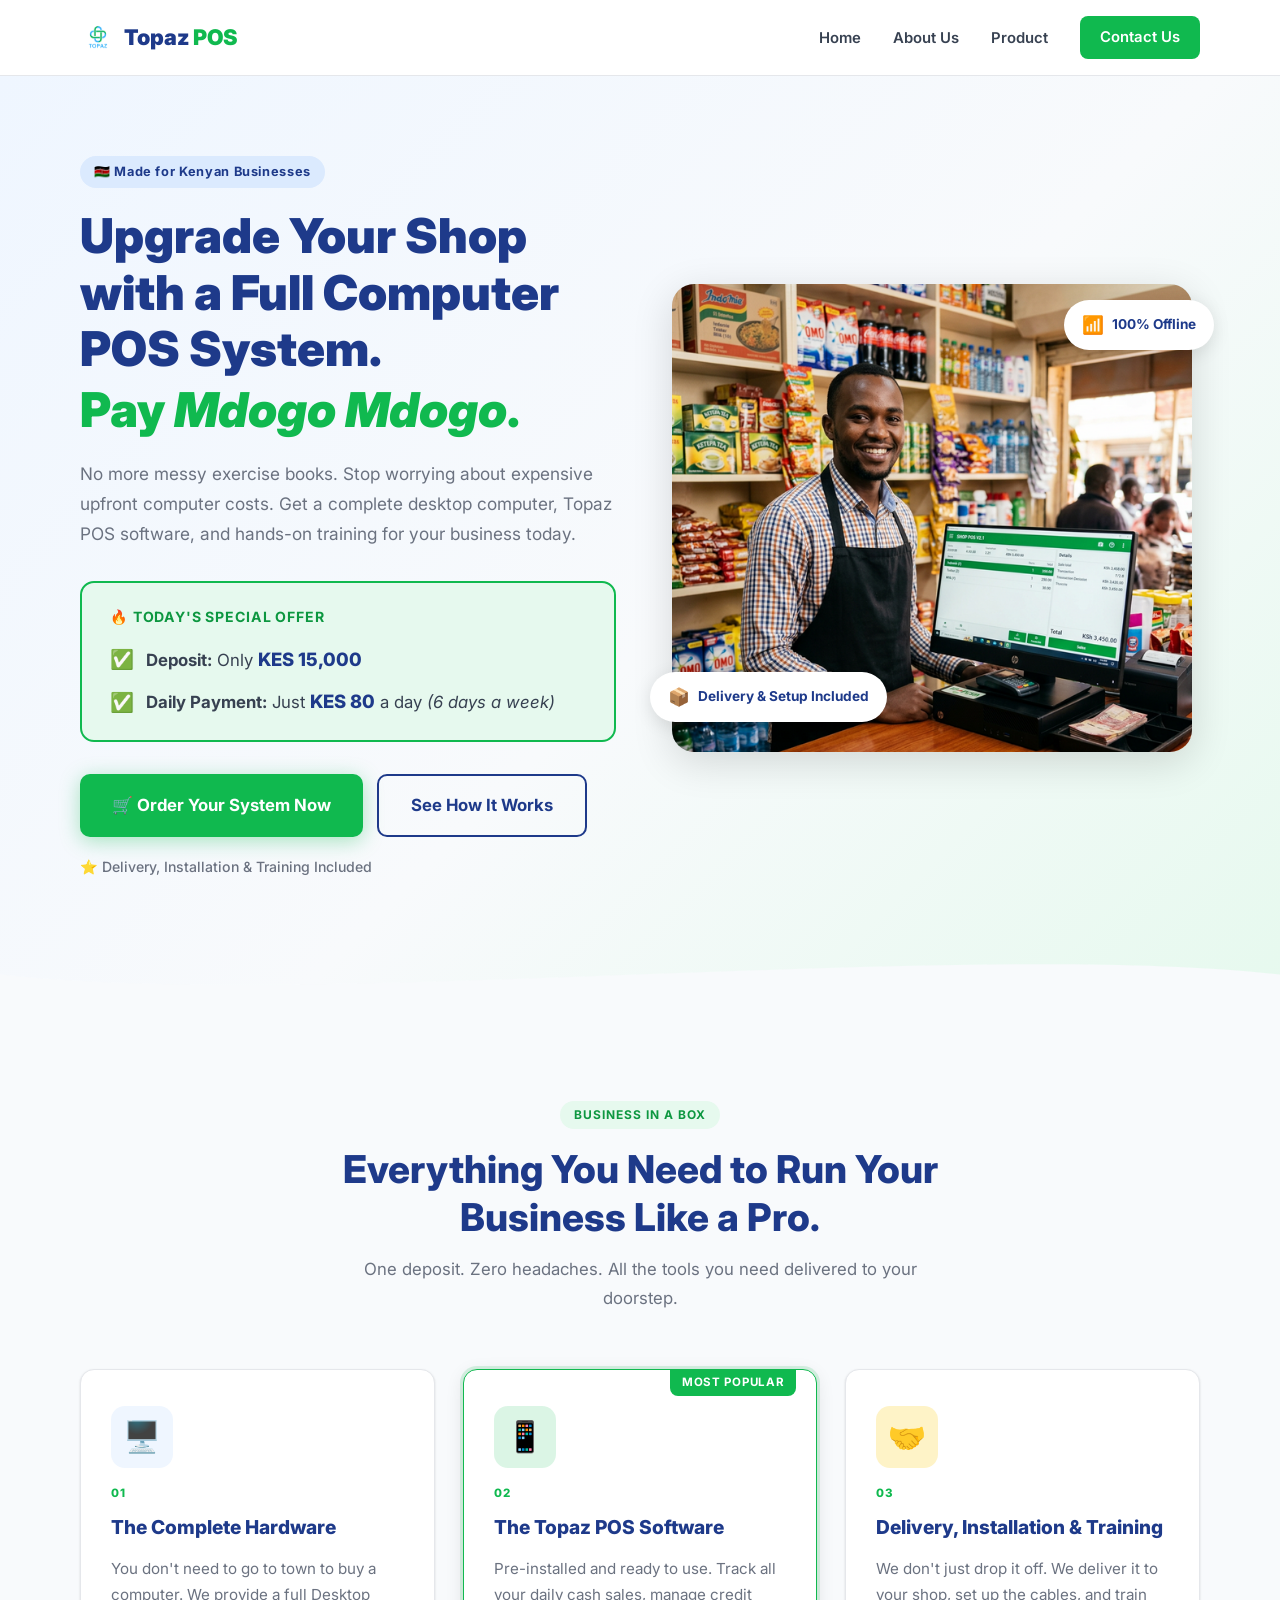
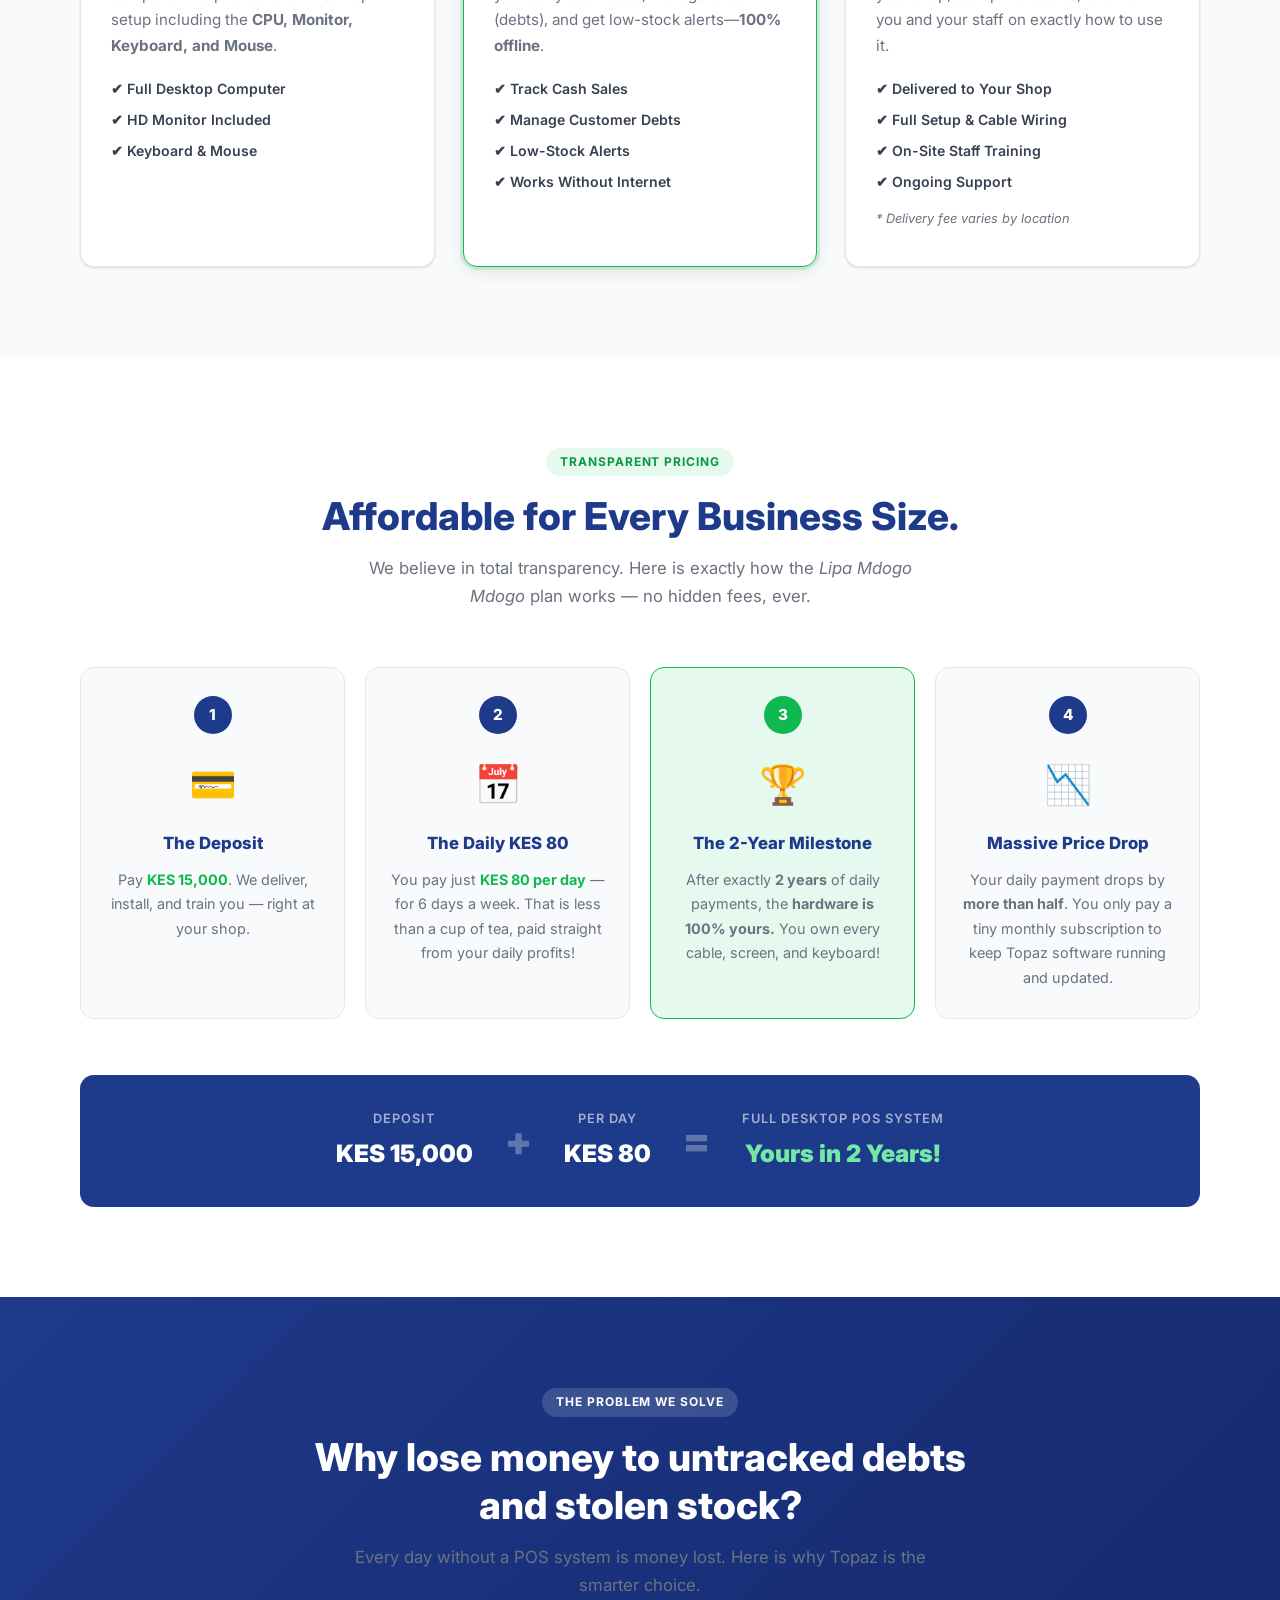
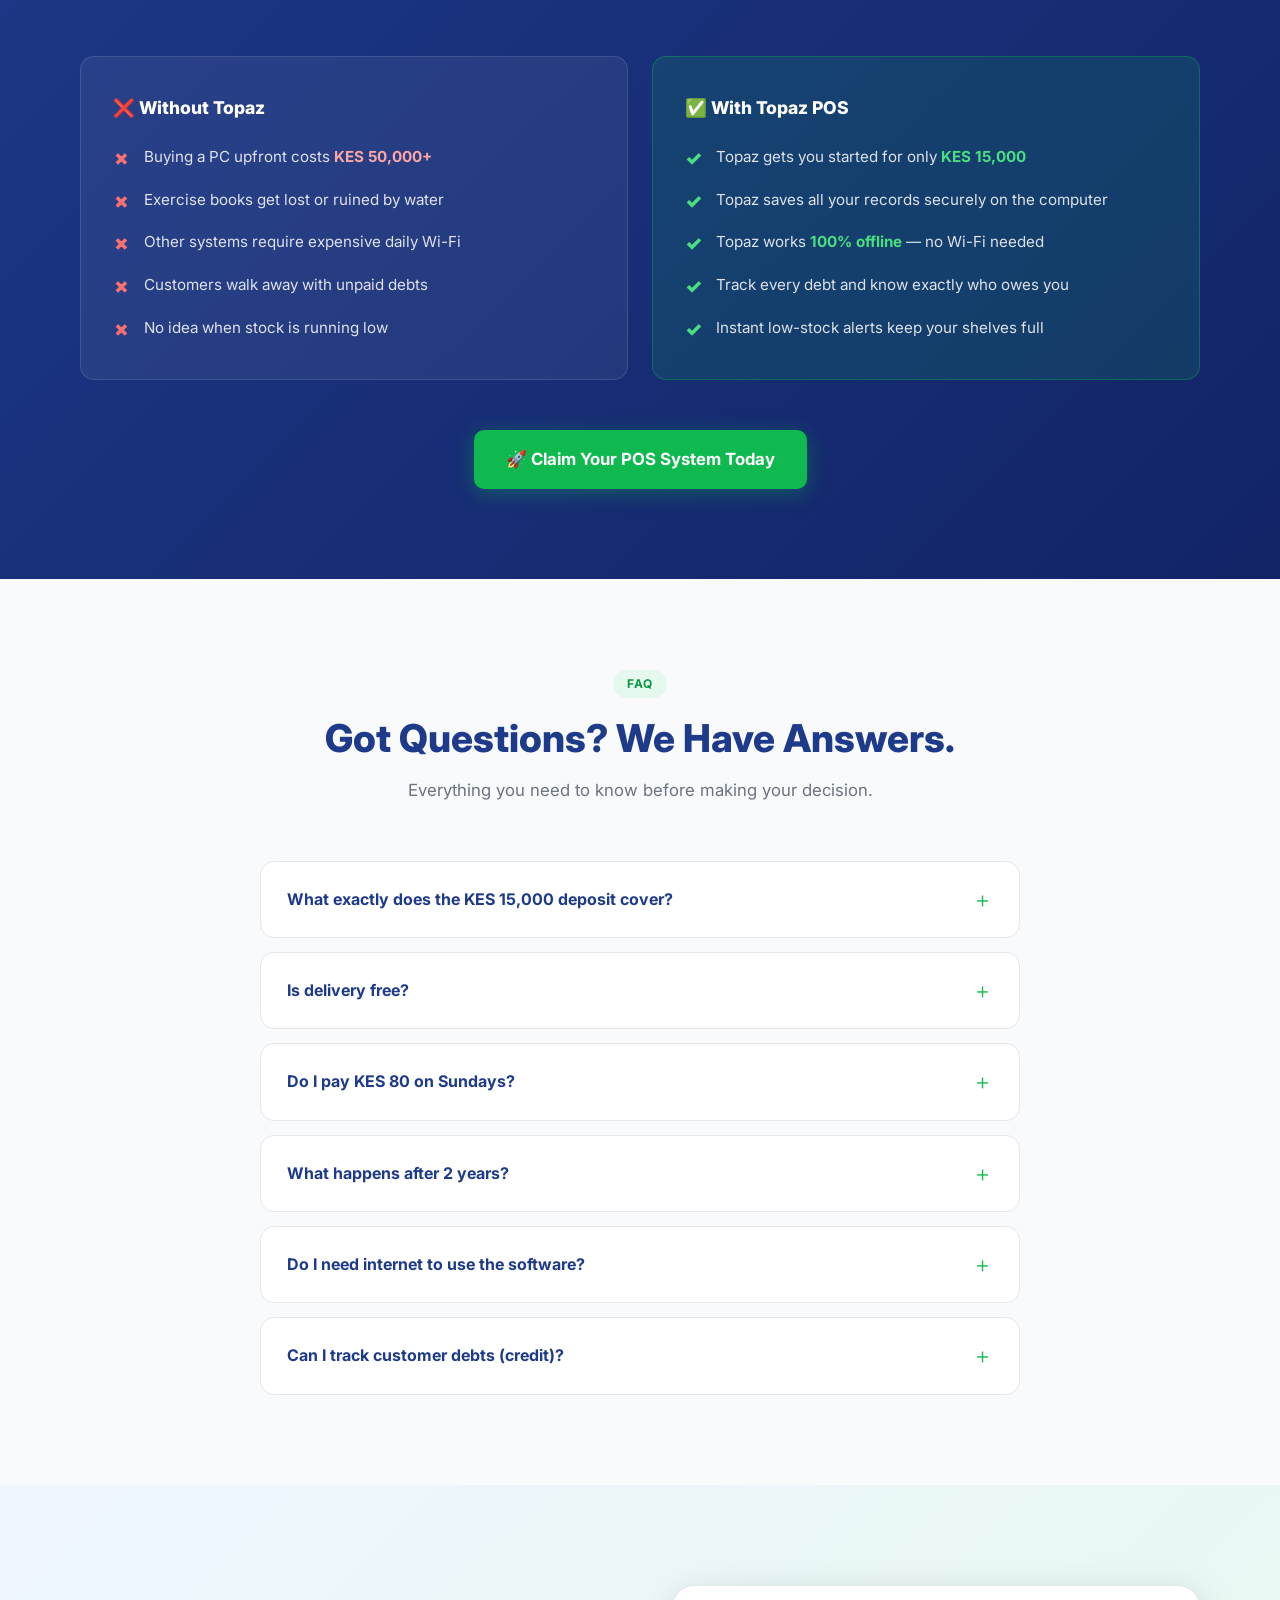
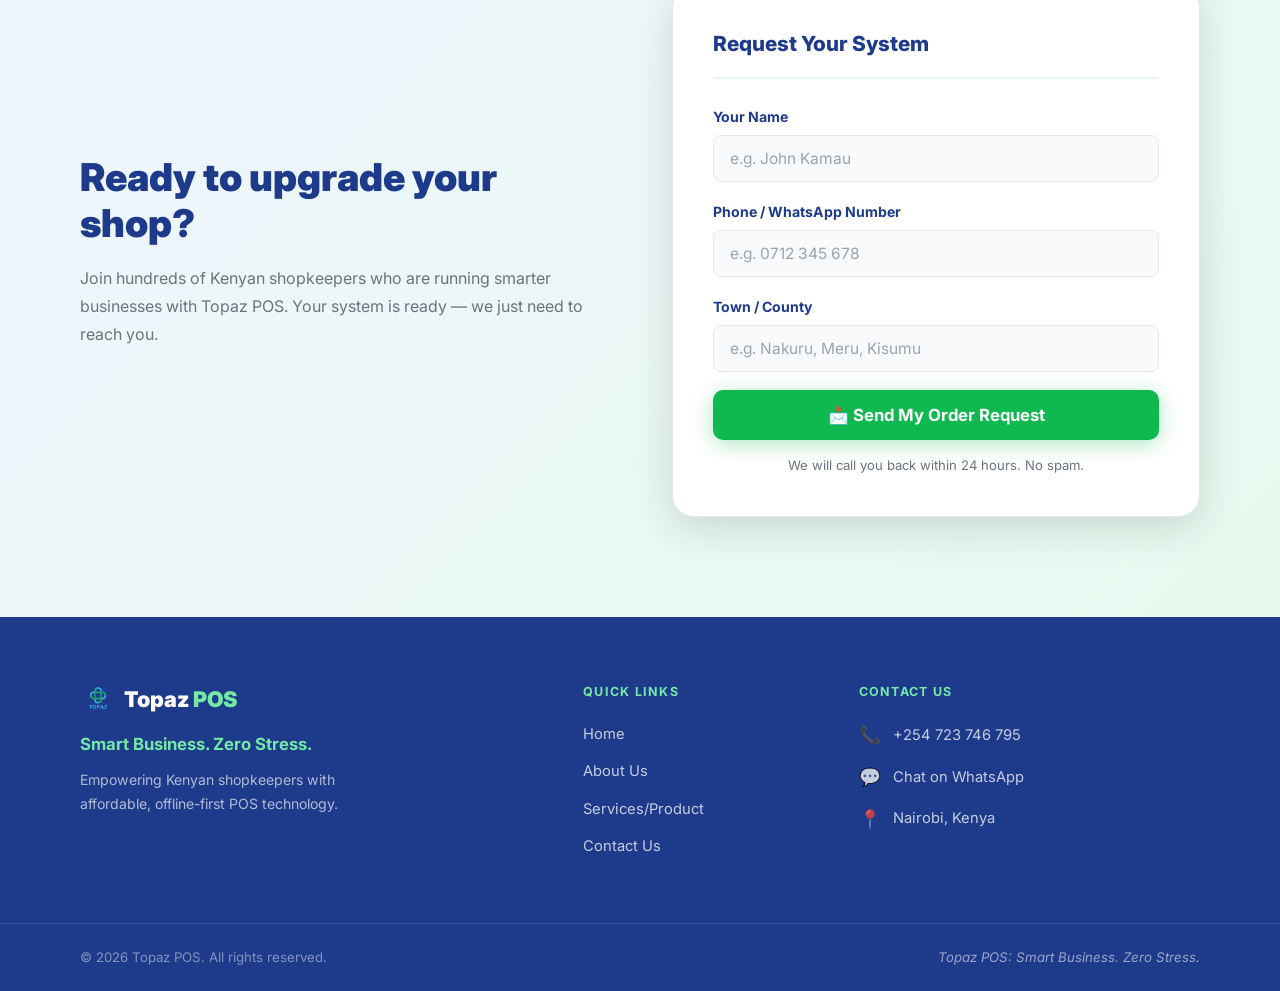
==== commit c57a8779: "modified nav bar" ====
--- a/index.html
+++ b/index.html
@@ -32,17 +32,16 @@
   <!-- ===== NAVIGATION ===== -->
   <header class="navbar">
     <div class="container nav-inner">
-      <a href="#" class="logo" aria-label="Topaz POS Home">
+      <a href="#home" class="logo" aria-label="Topaz POS Home">
         <img src="images/icon.png" alt="Topaz Logo" class="logo-img" style="height: 36px; width: auto;" />
         <span class="logo-text">Topaz <span class="logo-pos">POS</span></span>
       </a>
       <nav aria-label="Main navigation">
         <ul class="nav-links">
-          <li><a href="#what-you-get">What You Get</a></li>
-          <li><a href="#pricing">Pricing</a></li>
-          <li><a href="#why-topaz">Why Topaz</a></li>
-          <li><a href="#faq">FAQ</a></li>
-          <li><a href="#contact" class="btn btn-nav">Order Now</a></li>
+          <li><a href="#home">Home</a></li>
+          <li><a href="#why-topaz">About Us</a></li>
+          <li><a href="#what-you-get">Product</a></li>
+          <li><a href="#contact" class="btn btn-nav">Contact Us</a></li>
         </ul>
       </nav>
       <button class="hamburger" aria-label="Open menu" aria-expanded="false" id="hamburger">
@@ -52,11 +51,10 @@
     <!-- Mobile drawer -->
     <nav class="mobile-nav" id="mobile-nav" aria-label="Mobile navigation">
       <ul>
-        <li><a href="#what-you-get" class="mobile-link">What You Get</a></li>
-        <li><a href="#pricing" class="mobile-link">Pricing</a></li>
-        <li><a href="#why-topaz" class="mobile-link">Why Topaz</a></li>
-        <li><a href="#faq" class="mobile-link">FAQ</a></li>
-        <li><a href="#contact" class="mobile-link btn btn-green-full">Order Now</a></li>
+        <li><a href="#home" class="mobile-link">Home</a></li>
+        <li><a href="#why-topaz" class="mobile-link">About Us</a></li>
+        <li><a href="#what-you-get" class="mobile-link">Services/Product</a></li>
+        <li><a href="#contact" class="mobile-link btn btn-green-full">Contact Us</a></li>
       </ul>
     </nav>
   </header>
@@ -487,7 +485,7 @@
 
       <div class="footer-brand">
         <a href="#home" class="logo logo-white" aria-label="Topaz POS Home">
-          <img src="icon.png" alt="Topaz Logo" class="logo-img" style="height: 36px; width: auto;" />
+          <img src="images/icon.png" alt="Topaz Logo" class="logo-img" style="height: 36px; width: auto;" />
           <span class="logo-text">Topaz <span class="logo-pos">POS</span></span>
         </a>
         <p class="footer-tagline">Smart Business. Zero Stress.</p>
@@ -497,10 +495,10 @@
       <div class="footer-links">
         <h4 class="footer-heading">Quick Links</h4>
         <ul>
-          <li><a href="#what-you-get">What You Get</a></li>
-          <li><a href="#pricing">How It Works</a></li>
-          <li><a href="#why-topaz">Why Topaz</a></li>
-          <li><a href="#faq">FAQ</a></li>
+          <li><a href="#home">Home</a></li>
+          <li><a href="#why-topaz">About Us</a></li>
+          <li><a href="#what-you-get">Services/Product</a></li>
+          <li><a href="#contact">Contact Us</a></li>
         </ul>
       </div>
 
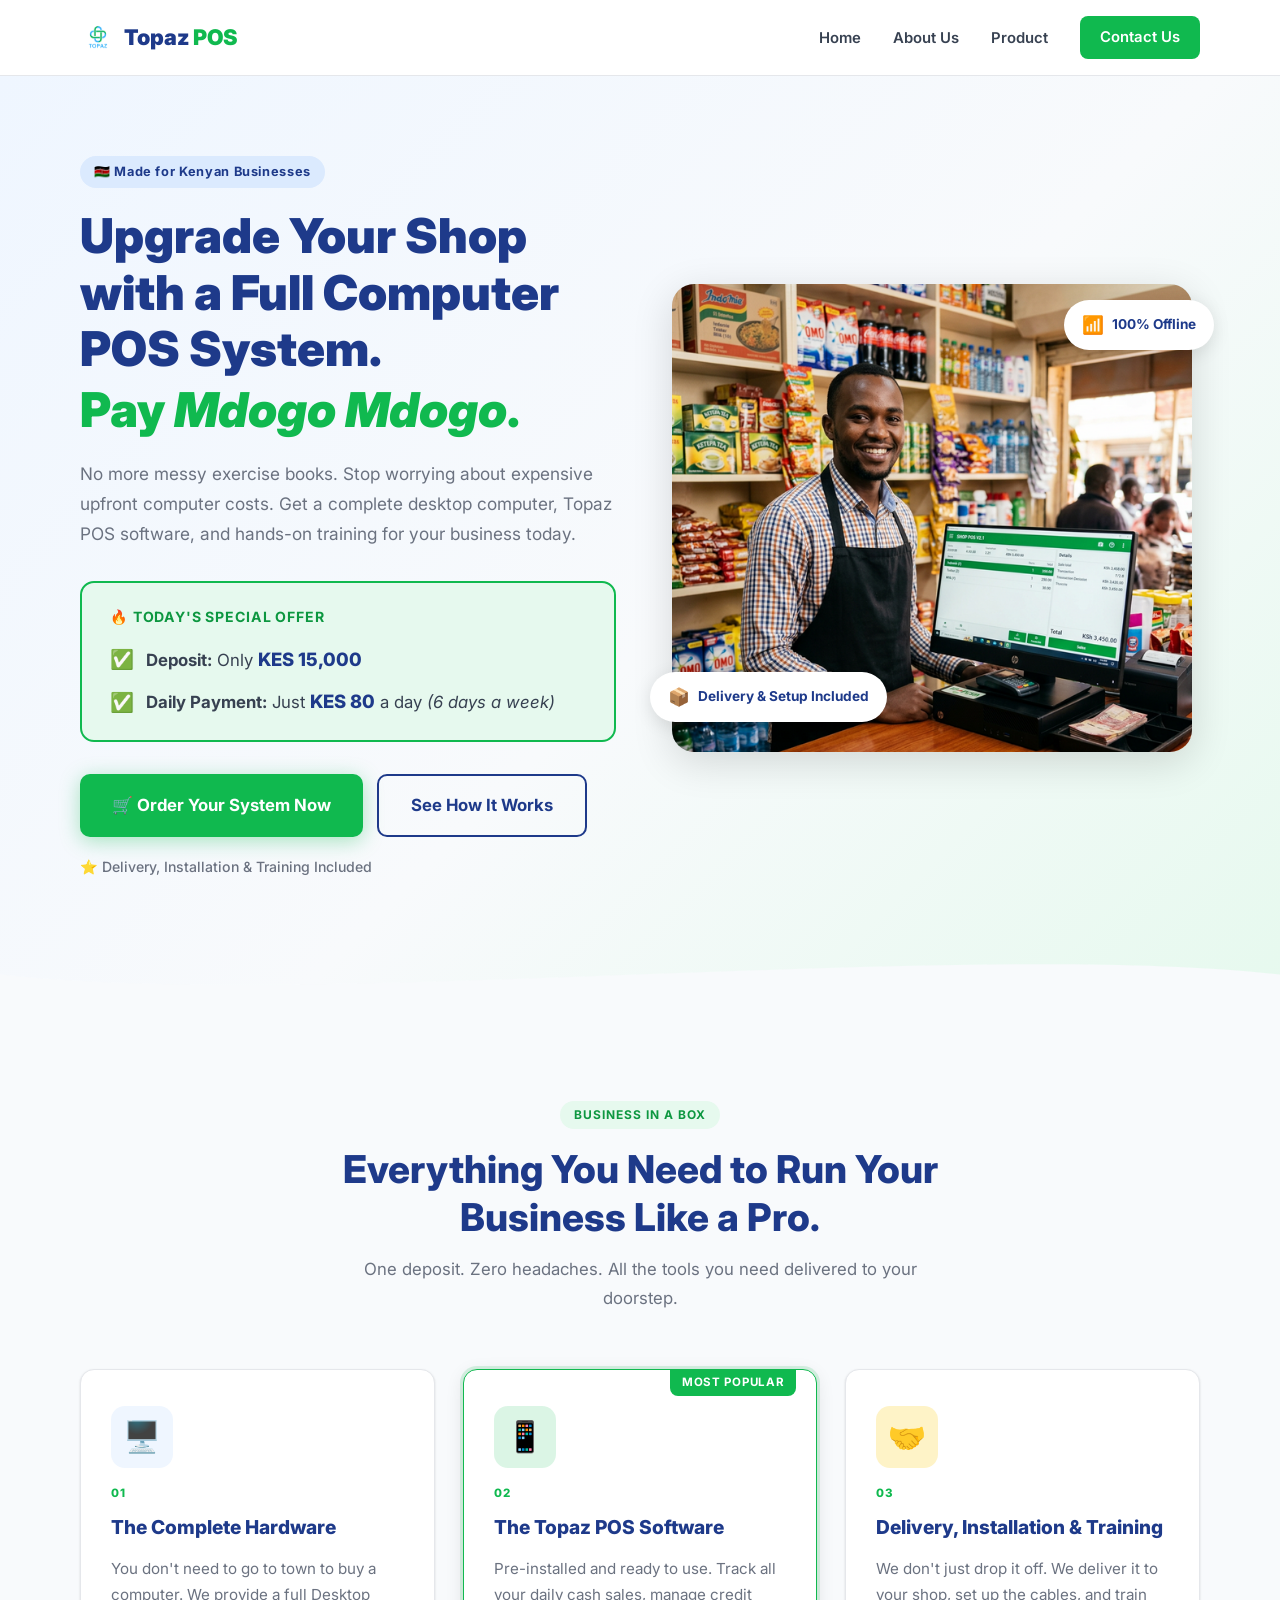
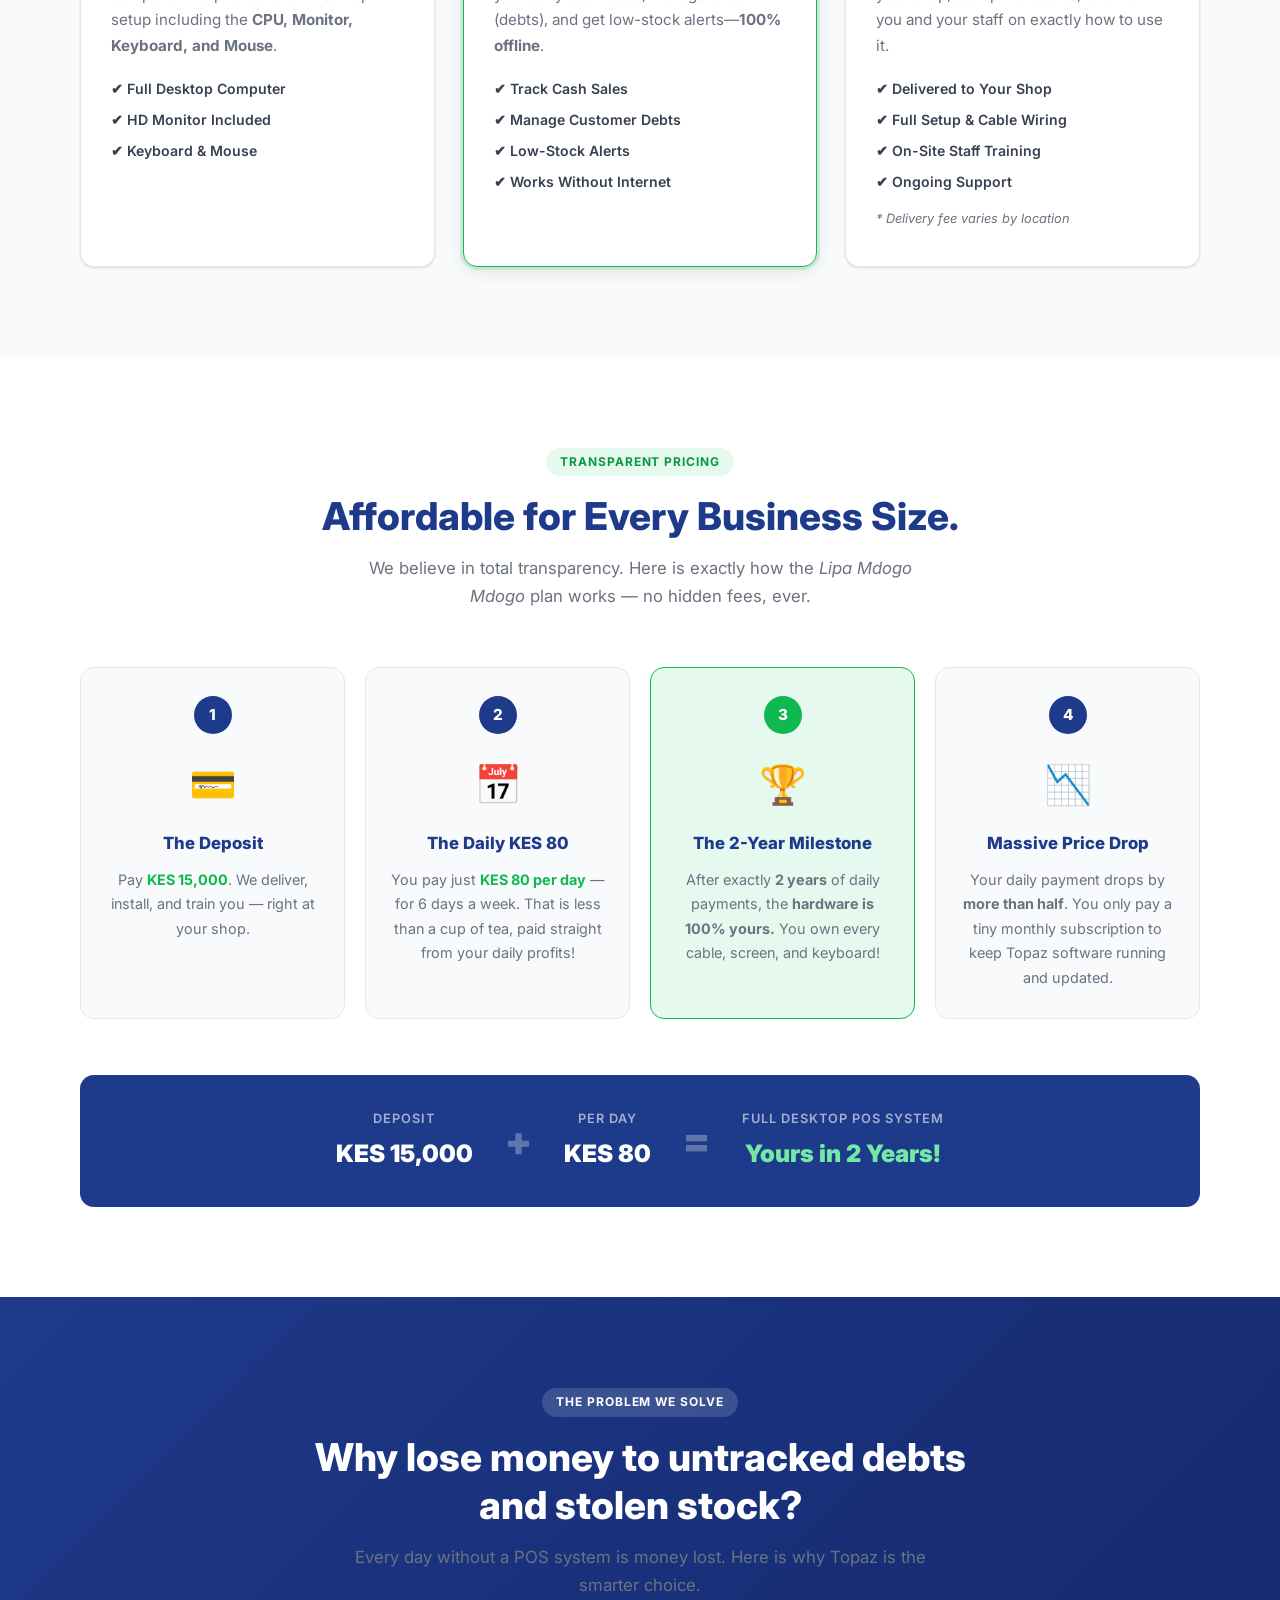
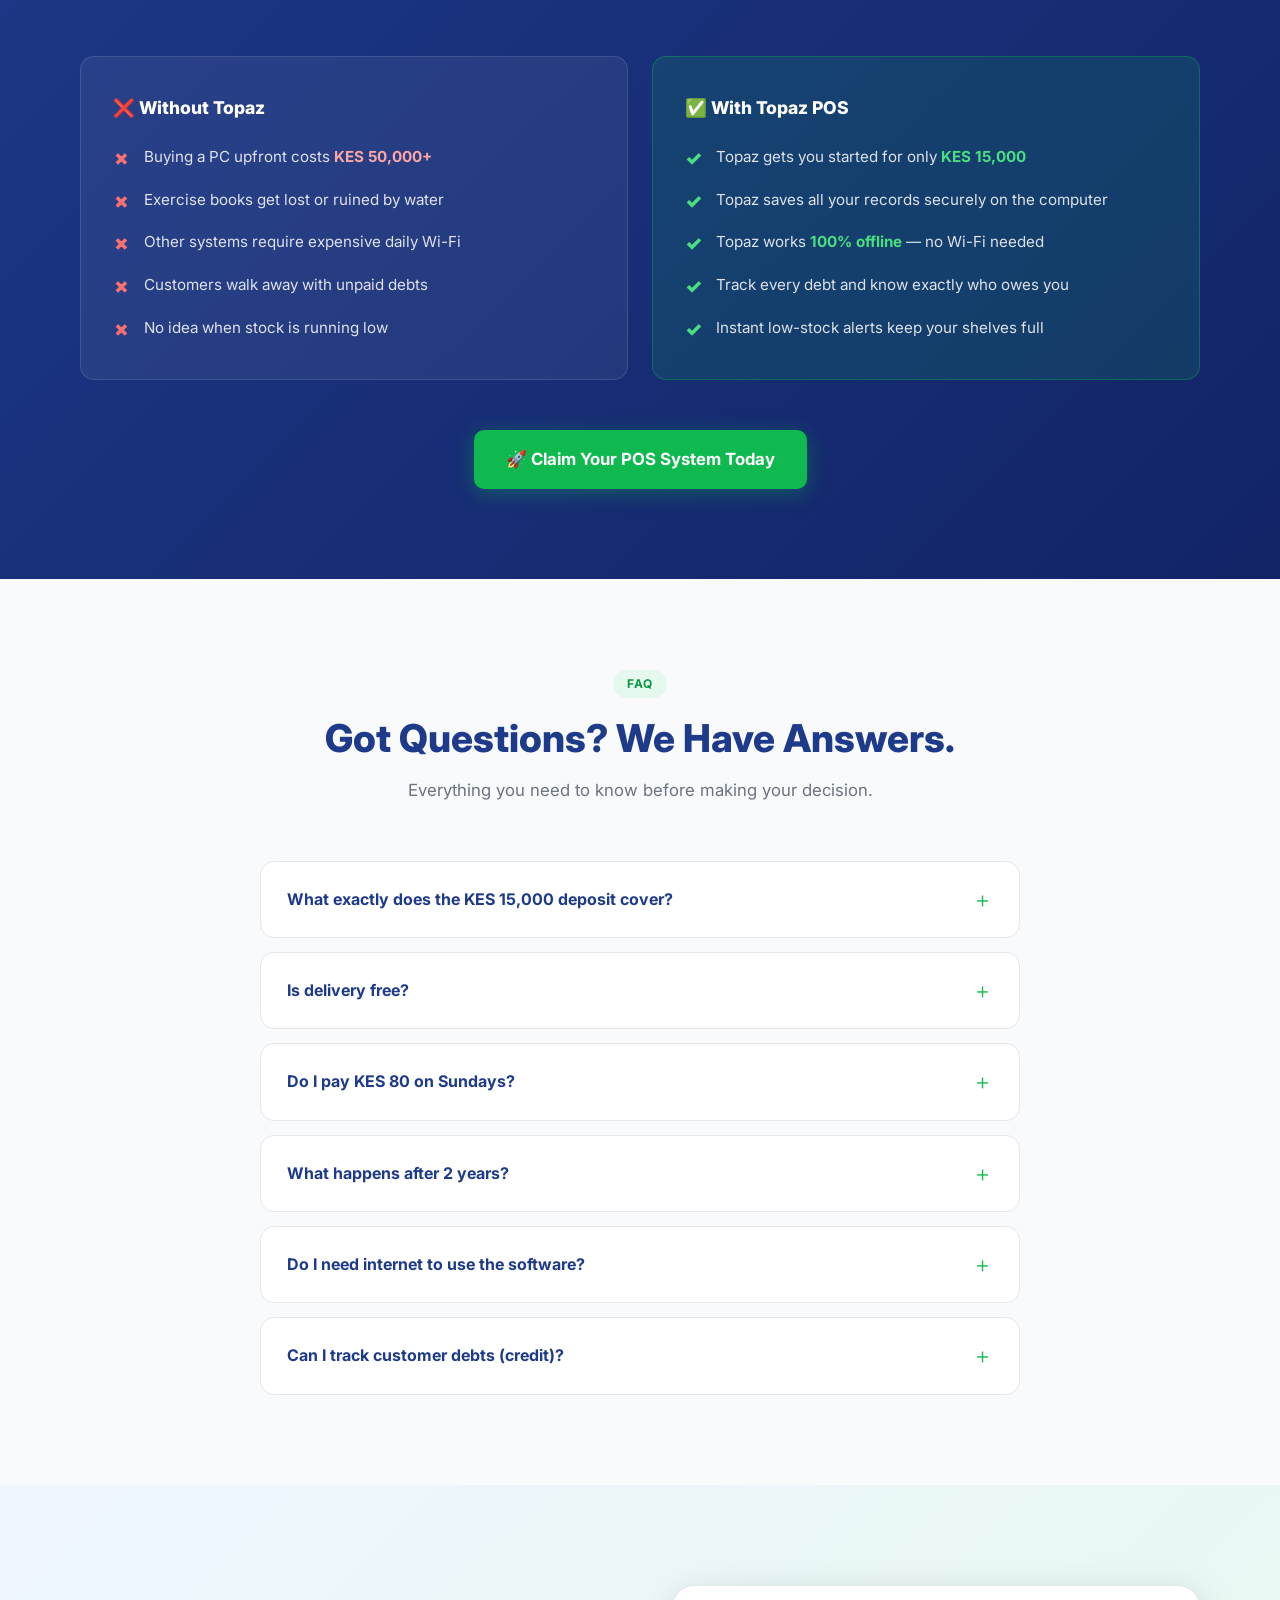
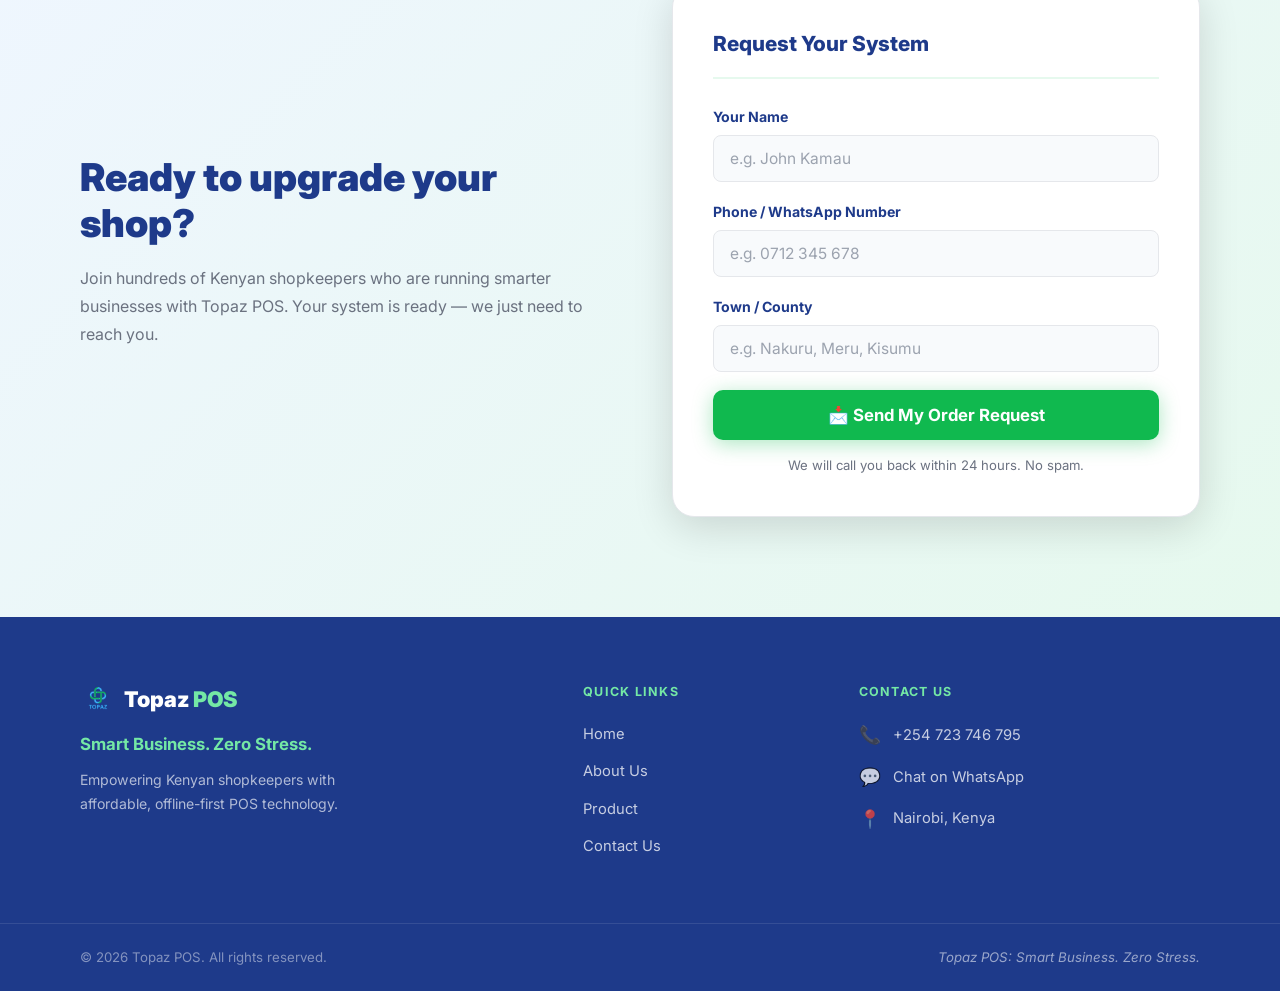
==== commit b0d96b1c: "correcting the product page" ====
--- a/index.html
+++ b/index.html
@@ -53,7 +53,7 @@
       <ul>
         <li><a href="#home" class="mobile-link">Home</a></li>
         <li><a href="#why-topaz" class="mobile-link">About Us</a></li>
-        <li><a href="#what-you-get" class="mobile-link">Services/Product</a></li>
+        <li><a href="#what-you-get" class="mobile-link">Product</a></li>
         <li><a href="#contact" class="mobile-link btn btn-green-full">Contact Us</a></li>
       </ul>
     </nav>
@@ -497,7 +497,7 @@
         <ul>
           <li><a href="#home">Home</a></li>
           <li><a href="#why-topaz">About Us</a></li>
-          <li><a href="#what-you-get">Services/Product</a></li>
+          <li><a href="#what-you-get">Product</a></li>
           <li><a href="#contact">Contact Us</a></li>
         </ul>
       </div>
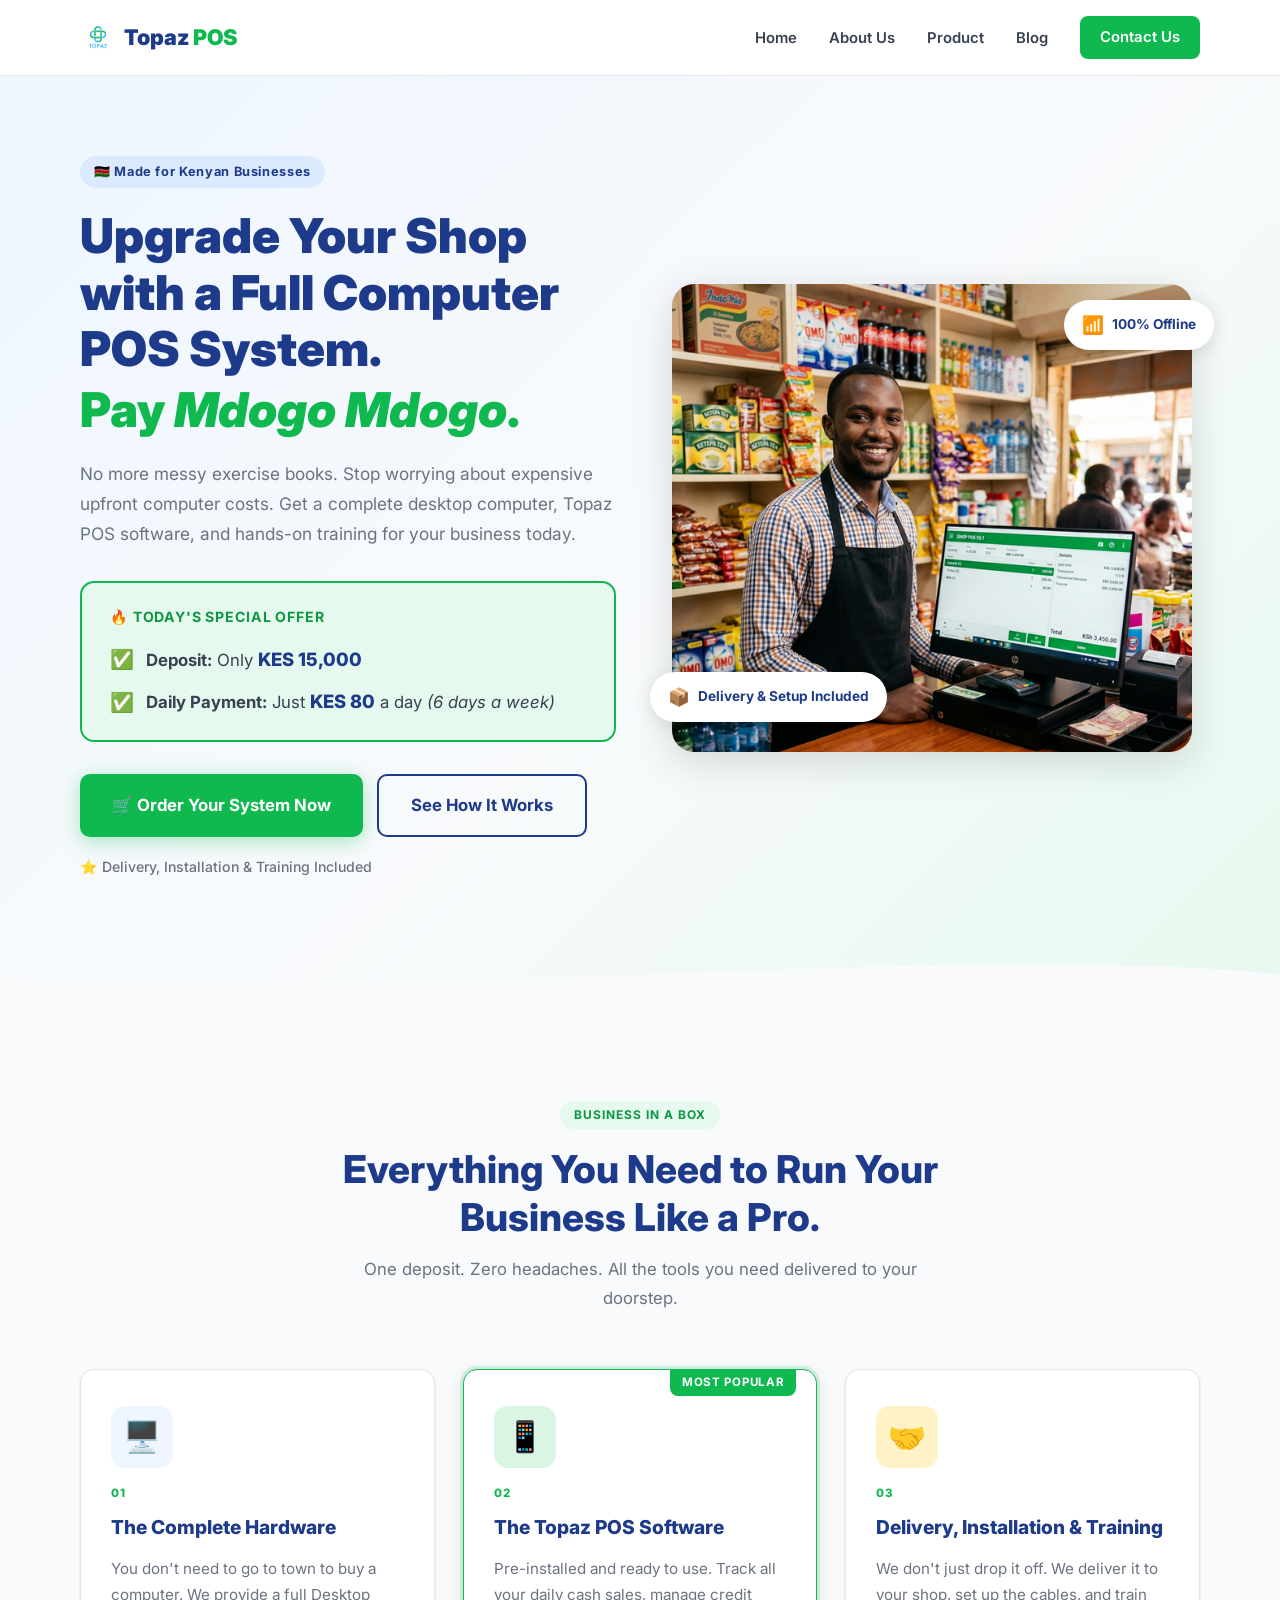
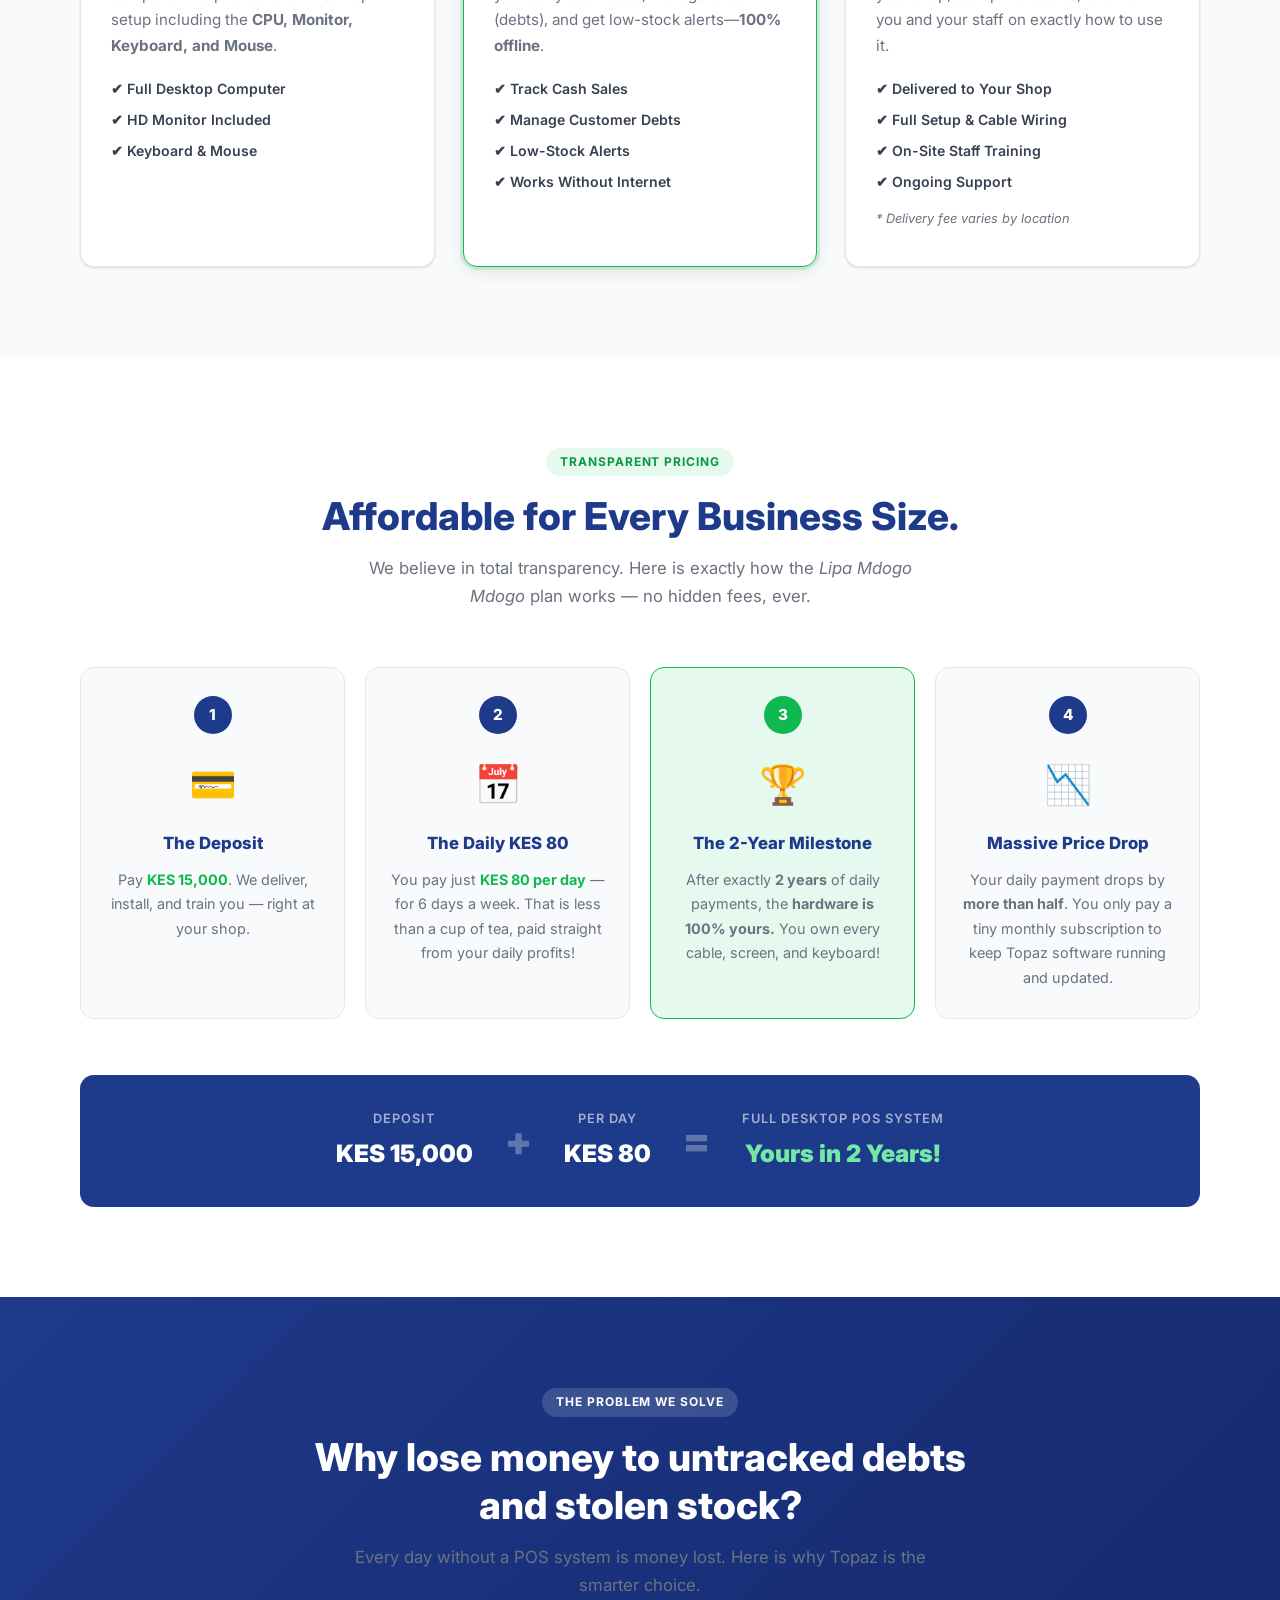
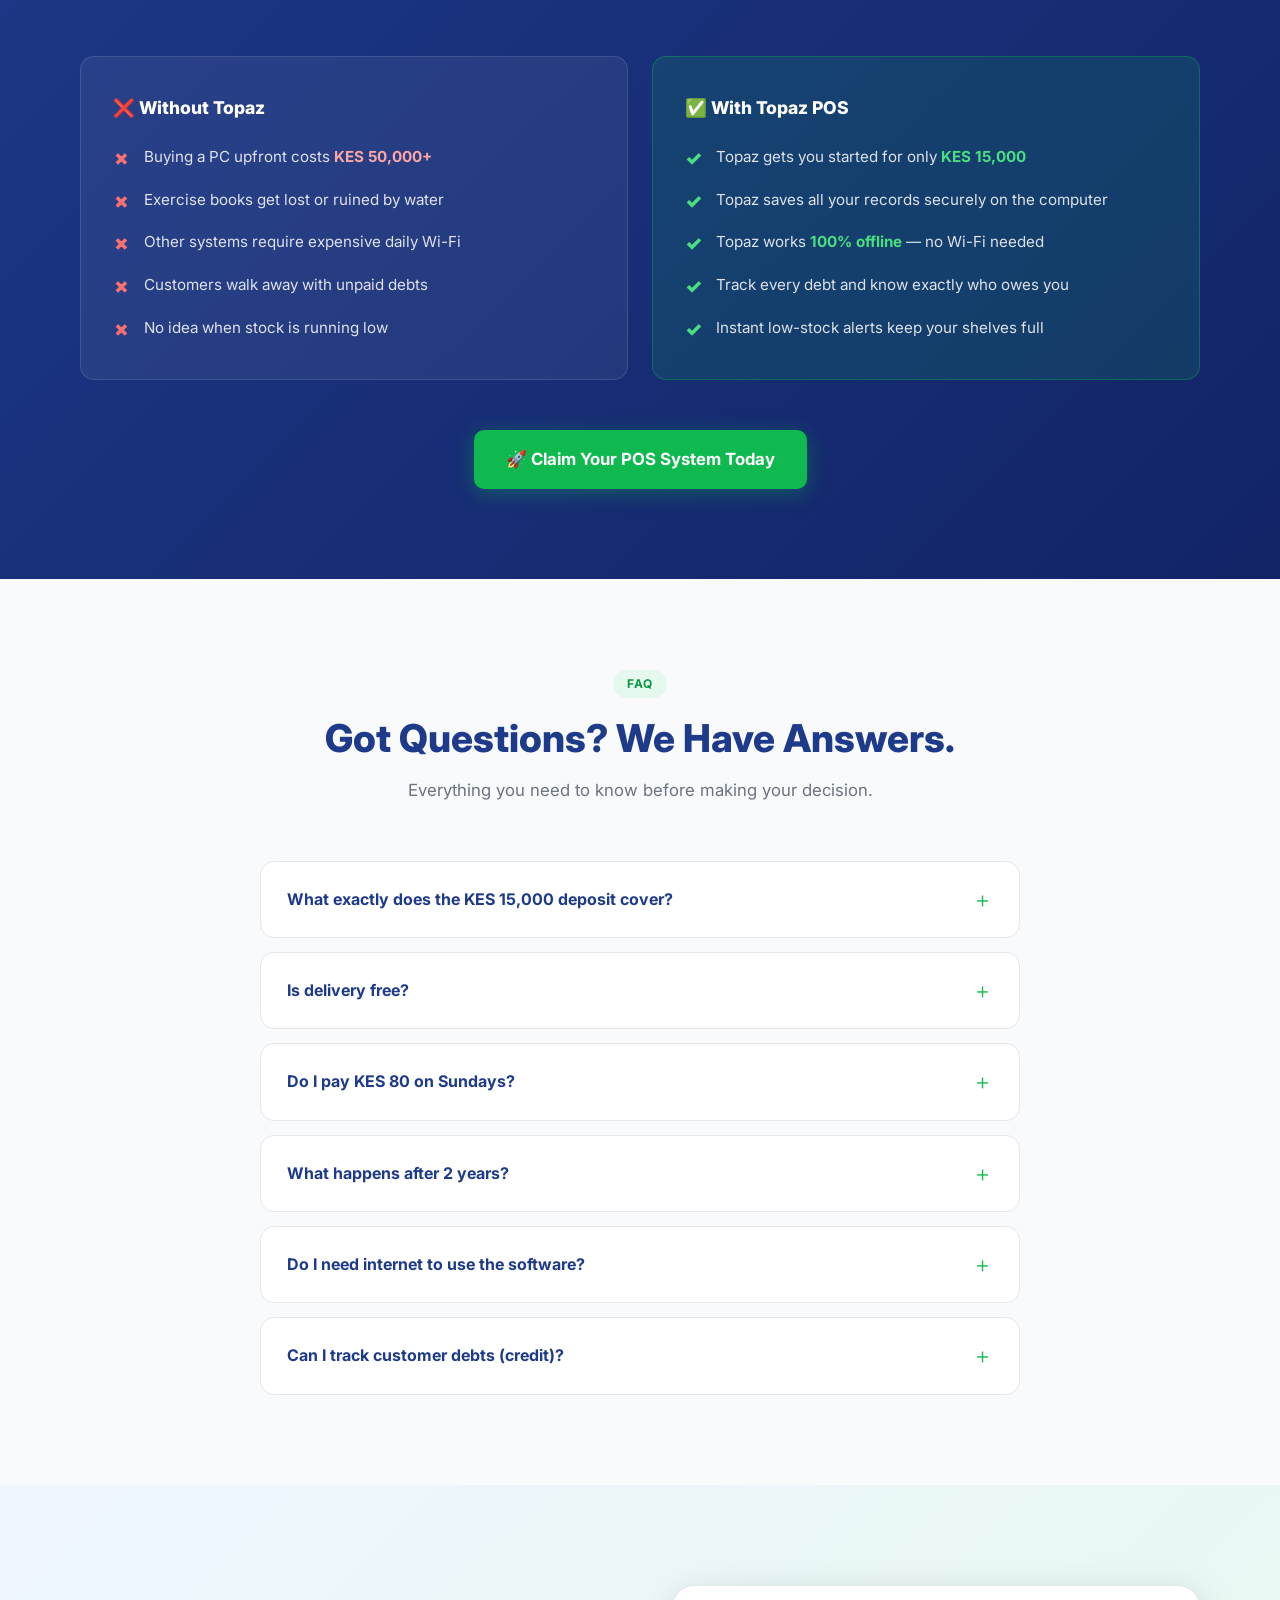
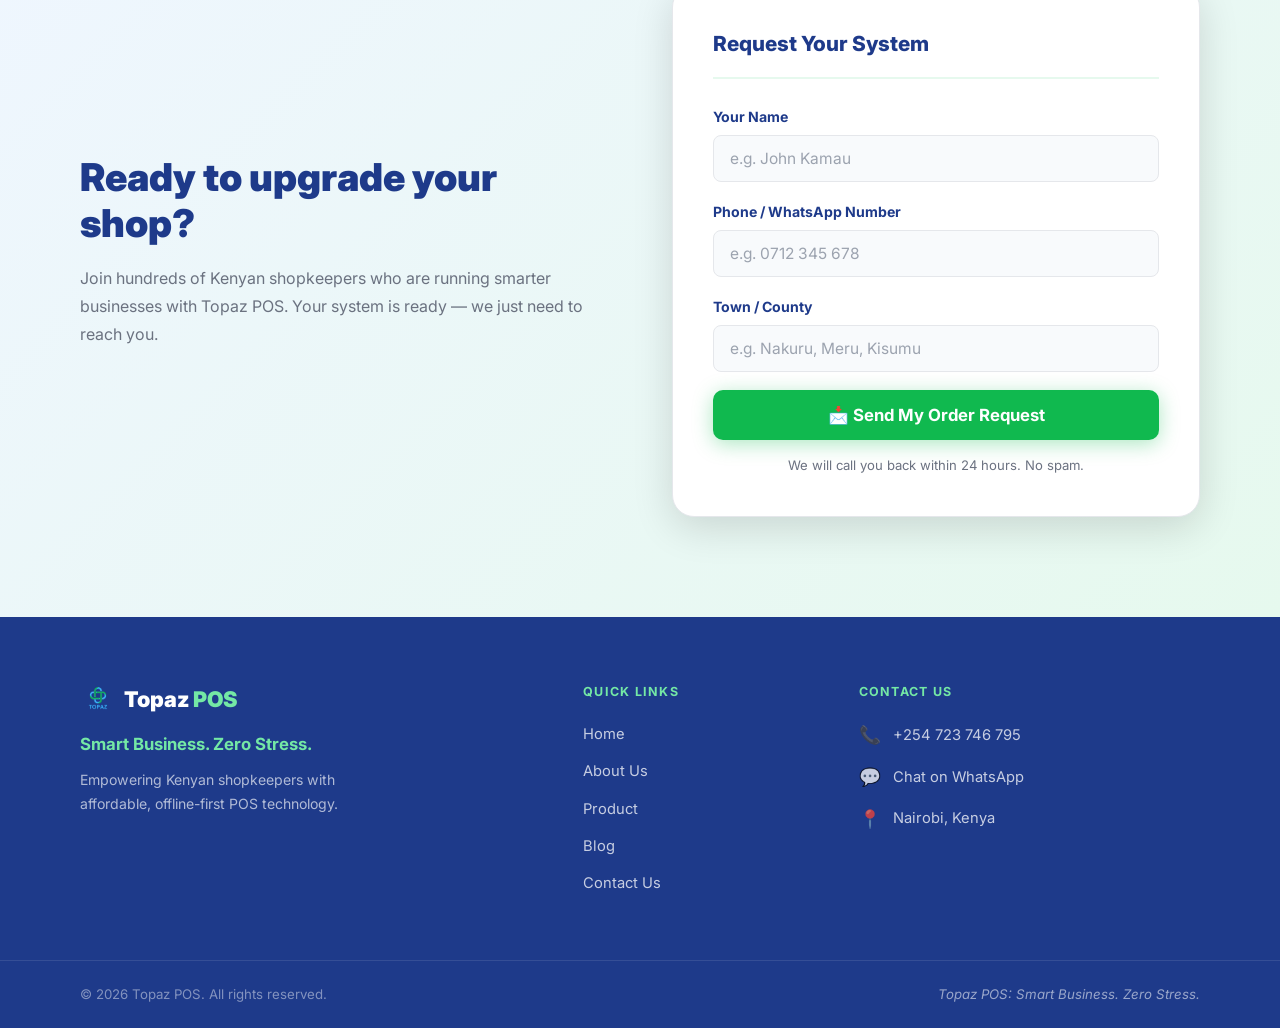
==== commit 1c6a6951: "added a blog" ====
--- a/index.html
+++ b/index.html
@@ -41,6 +41,7 @@
           <li><a href="#home">Home</a></li>
           <li><a href="#why-topaz">About Us</a></li>
           <li><a href="#what-you-get">Product</a></li>
+          <li><a href="blog.html">Blog</a></li>
           <li><a href="#contact" class="btn btn-nav">Contact Us</a></li>
         </ul>
       </nav>
@@ -54,6 +55,7 @@
         <li><a href="#home" class="mobile-link">Home</a></li>
         <li><a href="#why-topaz" class="mobile-link">About Us</a></li>
         <li><a href="#what-you-get" class="mobile-link">Product</a></li>
+        <li><a href="blog.html" class="mobile-link">Blog</a></li>
         <li><a href="#contact" class="mobile-link btn btn-green-full">Contact Us</a></li>
       </ul>
     </nav>
@@ -498,6 +500,7 @@
           <li><a href="#home">Home</a></li>
           <li><a href="#why-topaz">About Us</a></li>
           <li><a href="#what-you-get">Product</a></li>
+          <li><a href="blog.html">Blog</a></li>
           <li><a href="#contact">Contact Us</a></li>
         </ul>
       </div>
